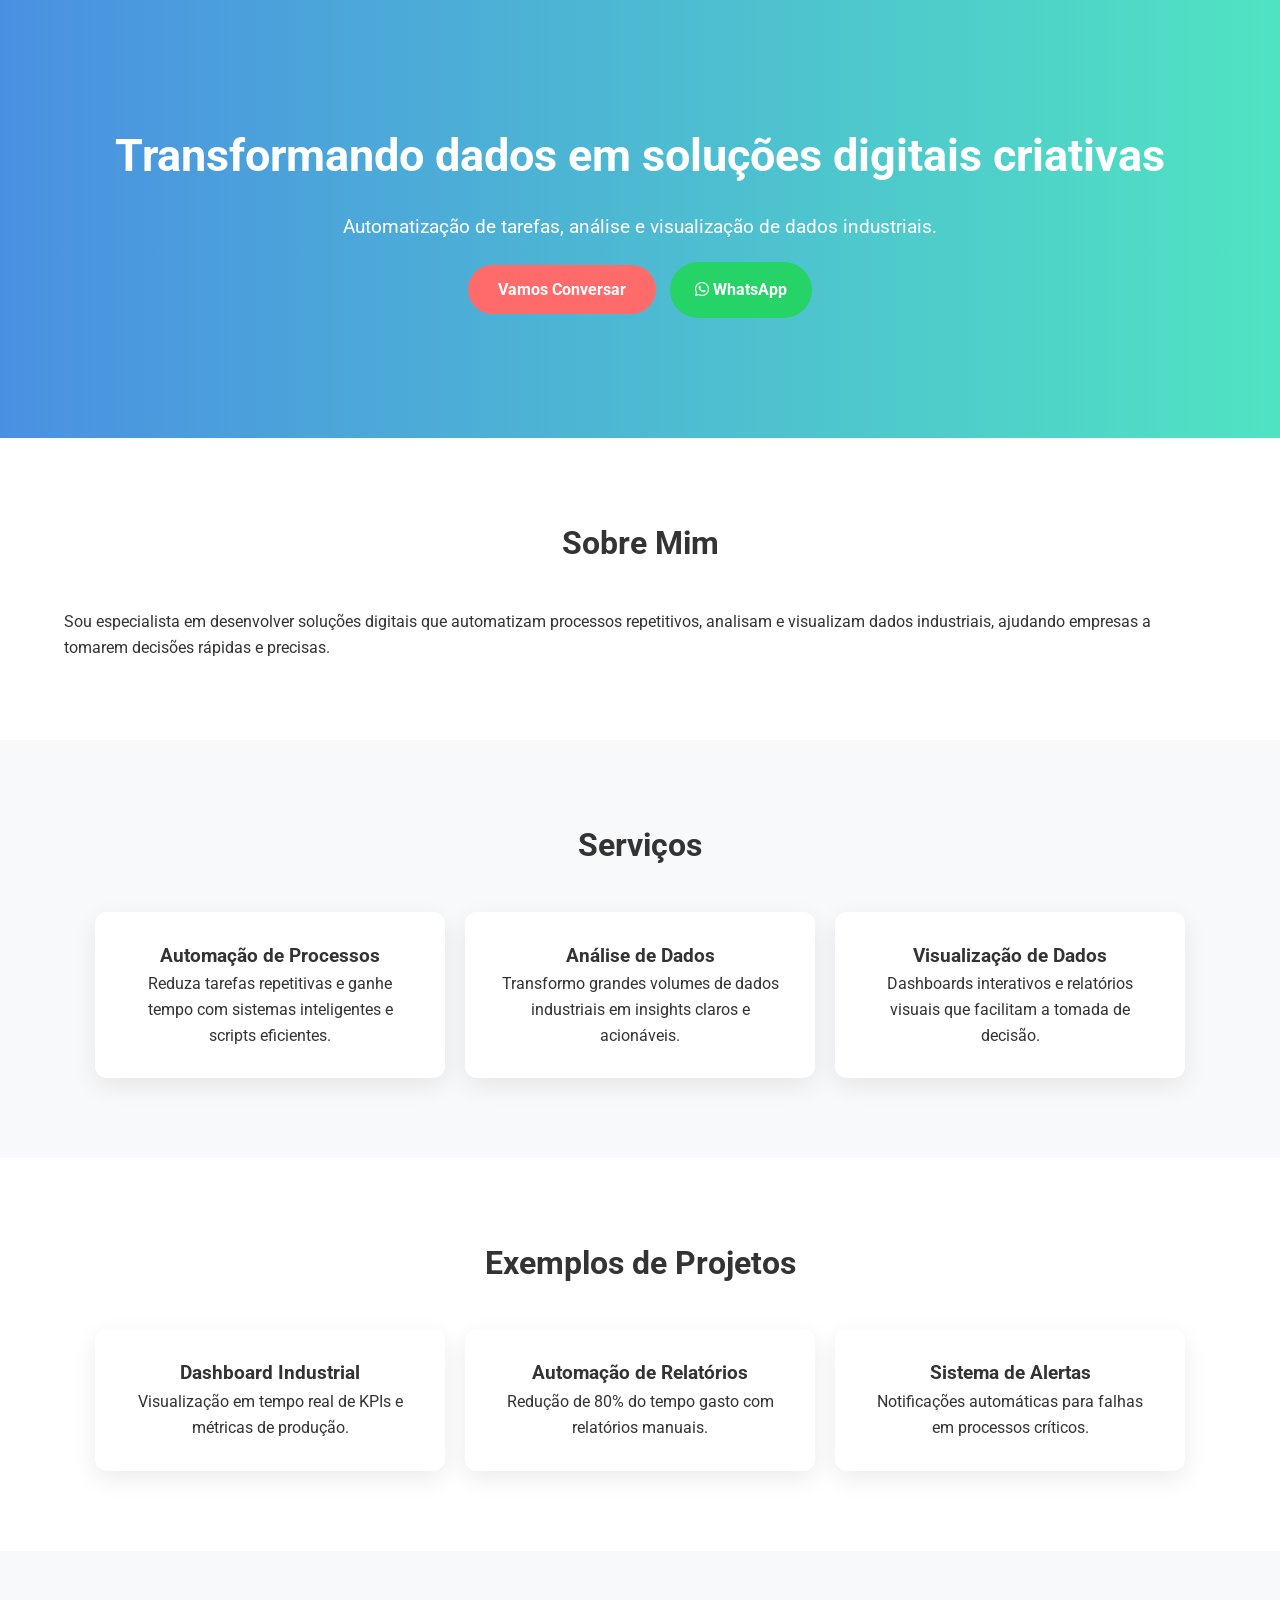
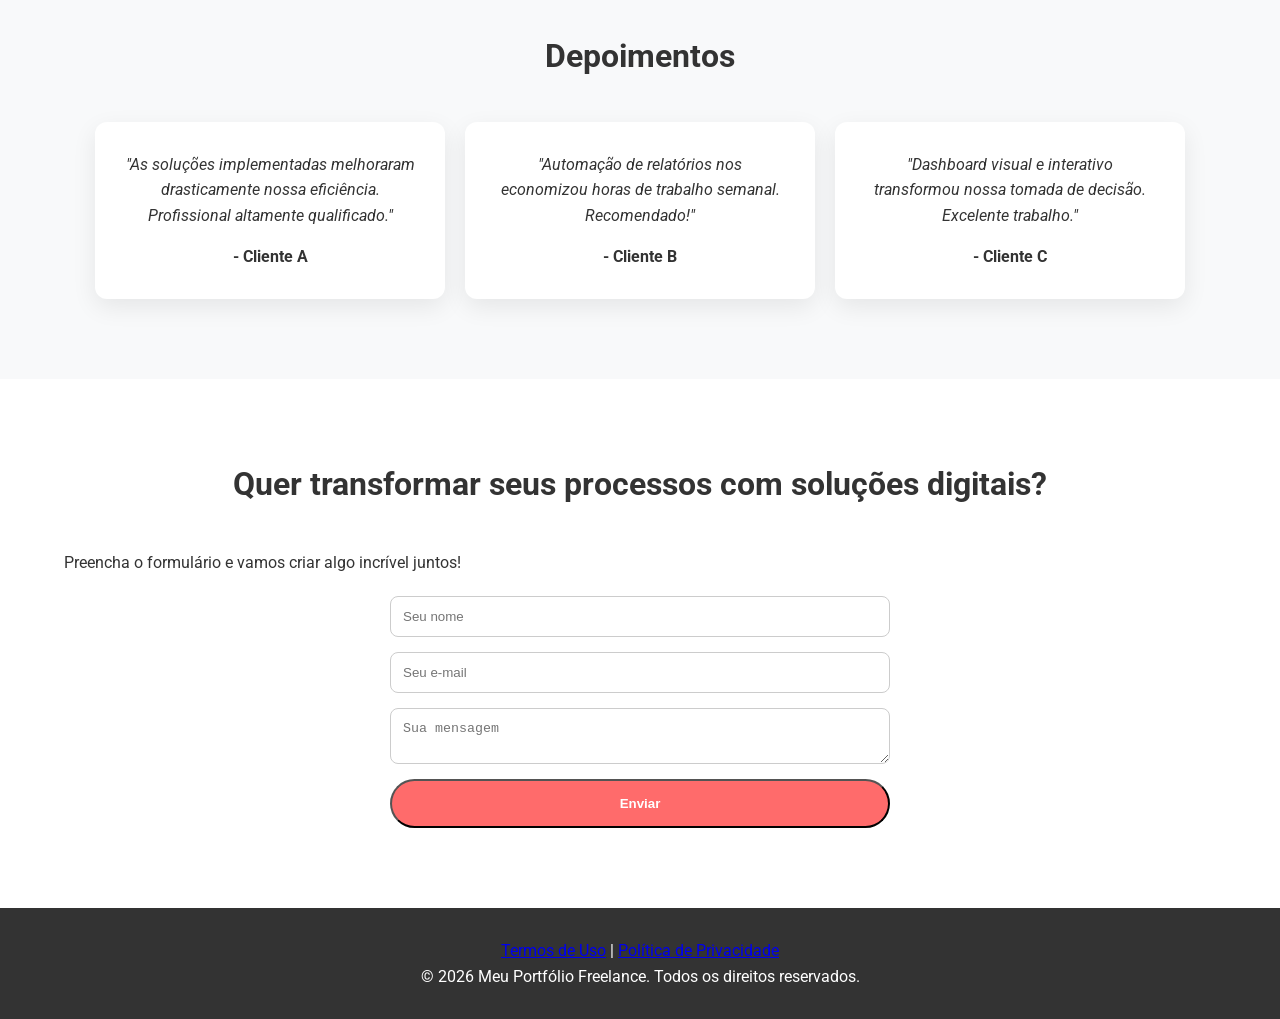
==== index.html @ 4e664e98 "Transformação da home page em landing page" ====
<!DOCTYPE html>
<html lang="pt-BR">
<head>
<meta charset="UTF-8">
<meta name="viewport" content="width=device-width, initial-scale=1.0">
<title>Portfólio Freelance - Soluções Digitais</title>
<link rel="stylesheet" href="css/style.css">
<link href="https://fonts.googleapis.com/css2?family=Roboto:wght@400;700&display=swap" rel="stylesheet">
<!-- Ícone WhatsApp -->
<link rel="stylesheet" href="https://cdnjs.cloudflare.com/ajax/libs/font-awesome/6.4.0/css/all.min.css">
</head>
<body>

<!-- Header / Hero -->
<header class="hero">
    <div class="container">
        <h1 class="fade-in">Transformando dados em soluções digitais criativas</h1>
        <p class="fade-in">Automatização de tarefas, análise e visualização de dados industriais.</p>
        <a href="#contato" class="cta-button fade-in">Vamos Conversar</a>
        <a href="https://wa.me/5511999999999" class="whatsapp-button fade-in" target="_blank">
            <i class="fab fa-whatsapp"></i> WhatsApp
        </a>
    </div>
</header>

<!-- Sobre -->
<section id="sobre" class="section fade-in">
    <div class="container">
        <h2>Sobre Mim</h2>
        <p>Sou especialista em desenvolver soluções digitais que automatizam processos repetitivos, analisam e visualizam dados industriais, ajudando empresas a tomarem decisões rápidas e precisas.</p>
    </div>
</section>

<!-- Serviços -->
<section id="servicos" class="section bg-light">
    <div class="container">
        <h2 class="fade-in">Serviços</h2>
        <div class="cards">
            <div class="card slide-in">
                <h3>Automação de Processos</h3>
                <p>Reduza tarefas repetitivas e ganhe tempo com sistemas inteligentes e scripts eficientes.</p>
            </div>
            <div class="card slide-in">
                <h3>Análise de Dados</h3>
                <p>Transformo grandes volumes de dados industriais em insights claros e acionáveis.</p>
            </div>
            <div class="card slide-in">
                <h3>Visualização de Dados</h3>
                <p>Dashboards interativos e relatórios visuais que facilitam a tomada de decisão.</p>
            </div>
        </div>
    </div>
</section>

<!-- Portfolio / Exemplos -->
<section id="portfolio" class="section fade-in">
    <div class="container">
        <h2>Exemplos de Projetos</h2>
        <div class="cards">
            <div class="card slide-in">
                <h3>Dashboard Industrial</h3>
                <p>Visualização em tempo real de KPIs e métricas de produção.</p>
            </div>
            <div class="card slide-in">
                <h3>Automação de Relatórios</h3>
                <p>Redução de 80% do tempo gasto com relatórios manuais.</p>
            </div>
            <div class="card slide-in">
                <h3>Sistema de Alertas</h3>
                <p>Notificações automáticas para falhas em processos críticos.</p>
            </div>
        </div>
    </div>
</section>

<!-- Depoimentos -->
<section id="depoimentos" class="section bg-light fade-in">
    <div class="container">
        <h2>Depoimentos</h2>
        <div class="cards">
            <div class="card slide-in">
                <p>"As soluções implementadas melhoraram drasticamente nossa eficiência. Profissional altamente qualificado."</p>
                <strong>- Cliente A</strong>
            </div>
            <div class="card slide-in">
                <p>"Automação de relatórios nos economizou horas de trabalho semanal. Recomendado!"</p>
                <strong>- Cliente B</strong>
            </div>
            <div class="card slide-in">
                <p>"Dashboard visual e interativo transformou nossa tomada de decisão. Excelente trabalho."</p>
                <strong>- Cliente C</strong>
            </div>
        </div>
    </div>
</section>

<!-- Contato / Captura de Leads -->
<section id="contato" class="section fade-in">
    <div class="container cta">
        <h2>Quer transformar seus processos com soluções digitais?</h2>
        <p>Preencha o formulário e vamos criar algo incrível juntos!</p>
        <form id="leadForm">
            <input type="text" name="nome" placeholder="Seu nome" required>
            <input type="email" name="email" placeholder="Seu e-mail" required>
            <textarea name="mensagem" placeholder="Sua mensagem" required></textarea>
            <button type="submit" class="cta-button">Enviar</button>
        </form>
    </div>
</section>

<!-- Footer -->
<footer class="footer">
    <div class="container">
        <p>
            <a href="terms.html">Termos de Uso</a> | 
            <a href="privacy-policy.html">Política de Privacidade</a>
        </p>
        <p>&copy; 2026 Meu Portfólio Freelance. Todos os direitos reservados.</p>
    </div>
</footer>

<script src="js/script.js"></script>
</body>
</html>
---- css/style.css ----
/* Reset e fontes */
* { margin:0; padding:0; box-sizing:border-box; }
body { font-family: 'Roboto', sans-serif; line-height:1.6; color:#333; }
.container { width:90%; max-width:1200px; margin:0 auto; }

/* Hero */
.hero { background: linear-gradient(to right, #4a90e2, #50e3c2); color:#fff; padding:120px 0; text-align:center; }
.hero h1 { font-size:2.8rem; margin-bottom:20px; }
.hero p { font-size:1.2rem; margin-bottom:20px; }
.cta-button { background-color:#ff6b6b; color:#fff; padding:15px 30px; border-radius:50px; text-decoration:none; font-weight:bold; transition:0.3s; }
.cta-button:hover { background-color:#ff4757; }
.whatsapp-button { display:inline-block; margin-left:10px; background:#25D366; padding:15px 25px; border-radius:50px; color:#fff; font-weight:bold; text-decoration:none; transition:0.3s; }
.whatsapp-button:hover { background:#1ebe57; }

/* Sections */
.section { padding:80px 0; }
.bg-light { background-color:#f8f9fa; }
.section h2 { font-size:2rem; margin-bottom:40px; text-align:center; }

/* Cards */
.cards { display:flex; flex-wrap:wrap; justify-content:center; gap:20px; }
.card { background-color:#fff; padding:30px; border-radius:12px; box-shadow:0 8px 25px rgba(0,0,0,0.08); flex:1 1 300px; max-width:350px; text-align:center; transition: transform 0.3s; }
.card:hover { transform:translateY(-8px); }

/* Depoimentos */
#depoimentos .card p { font-style:italic; margin-bottom:15px; }

/* Contato */
form { display:flex; flex-direction:column; gap:15px; max-width:500px; margin:20px auto 0 auto; }
form input, form textarea { padding:12px; border-radius:8px; border:1px solid #ccc; width:100%; }
form button { cursor:pointer; }

/* Footer */
.footer { background-color:#333; color:#fff; padding:30px 0; text-align:center; }

/* Responsivo */
@media (max-width:768px){ .hero h1{ font-size:2rem; } .cards{ flex-direction:column; align-items:center; } }

/* Scroll Animations */
.fade-in { opacity:0; transform: translateY(20px); transition: all 0.8s ease-out; }
.slide-in { opacity:0; transform: translateX(-30px); transition: all 0.8s ease-out; }
.in-view { opacity:1; transform:translate(0,0); }
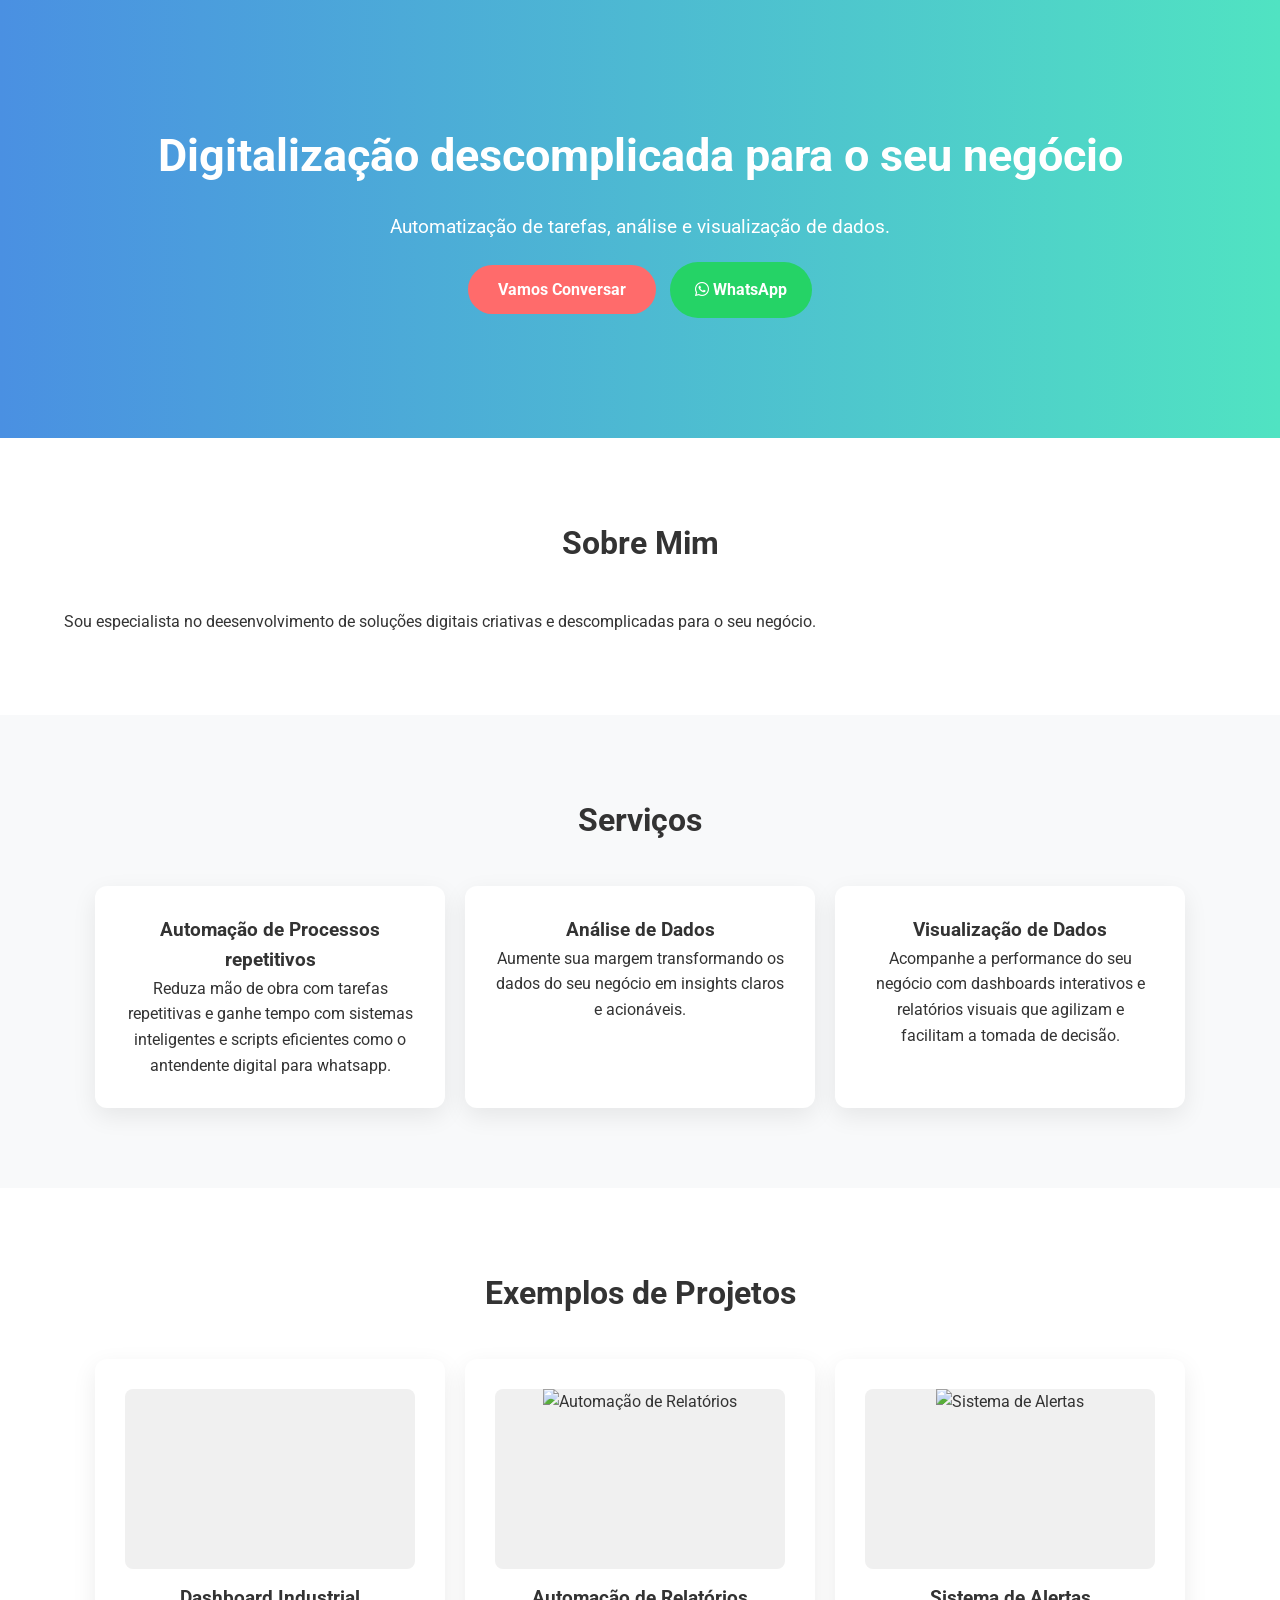
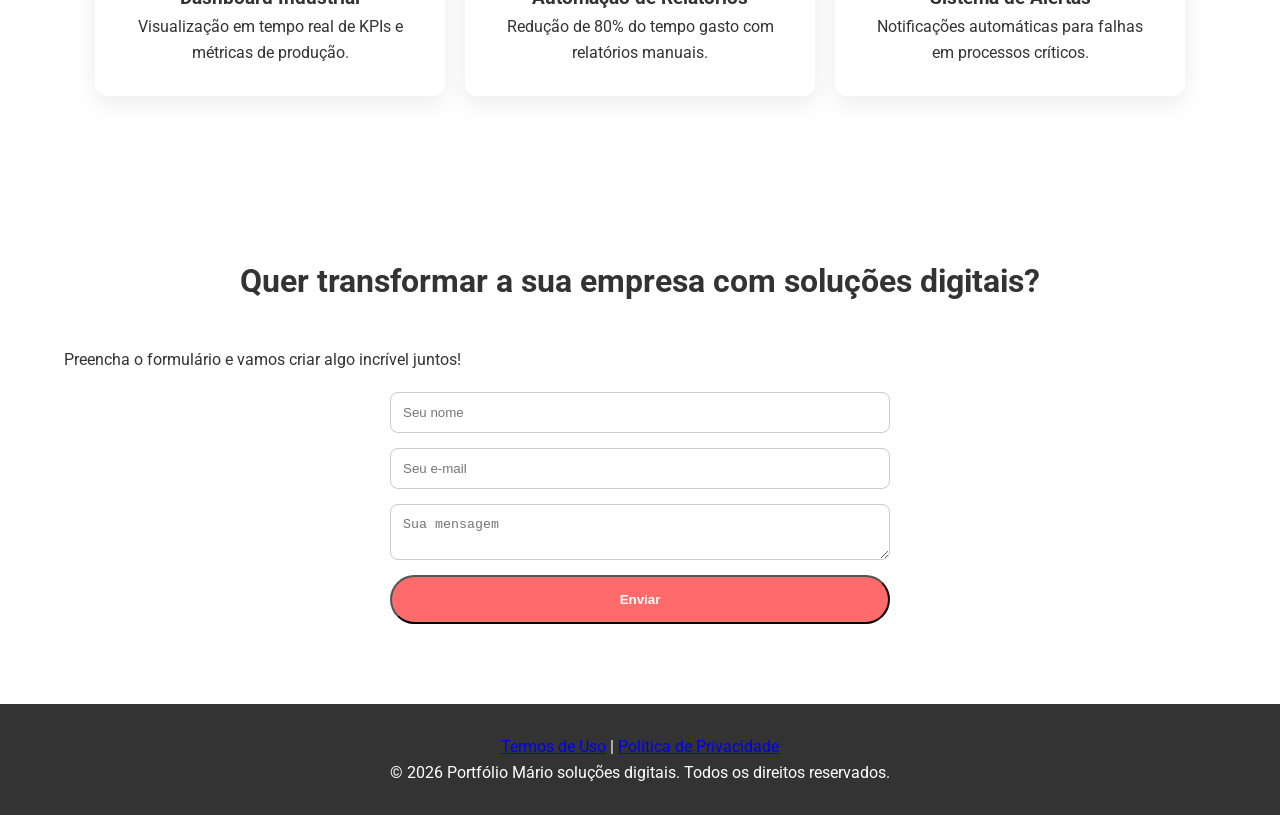
==== commit 10505ea3: "Adicinando as pastas de imagens de videos para eneeiquecer o portifólio" ====
--- a/index.html
+++ b/index.html
@@ -3,7 +3,7 @@
 <head>
 <meta charset="UTF-8">
 <meta name="viewport" content="width=device-width, initial-scale=1.0">
-<title>Portfólio Freelance - Soluções Digitais</title>
+<title>Mário Filho - Soluções Digitais</title>
 <link rel="stylesheet" href="css/style.css">
 <link href="https://fonts.googleapis.com/css2?family=Roboto:wght@400;700&display=swap" rel="stylesheet">
 <!-- Ícone WhatsApp -->
@@ -14,10 +14,10 @@
 <!-- Header / Hero -->
 <header class="hero">
     <div class="container">
-        <h1 class="fade-in">Transformando dados em soluções digitais criativas</h1>
-        <p class="fade-in">Automatização de tarefas, análise e visualização de dados industriais.</p>
+        <h1 class="fade-in">Digitalização descomplicada para o seu negócio</h1>
+        <p class="fade-in">Automatização de tarefas, análise e visualização de dados.</p>
         <a href="#contato" class="cta-button fade-in">Vamos Conversar</a>
-        <a href="https://wa.me/5511999999999" class="whatsapp-button fade-in" target="_blank">
+        <a href="https://wa.me/#" class="whatsapp-button fade-in" target="_blank">
             <i class="fab fa-whatsapp"></i> WhatsApp
         </a>
     </div>
@@ -27,7 +27,7 @@
 <section id="sobre" class="section fade-in">
     <div class="container">
         <h2>Sobre Mim</h2>
-        <p>Sou especialista em desenvolver soluções digitais que automatizam processos repetitivos, analisam e visualizam dados industriais, ajudando empresas a tomarem decisões rápidas e precisas.</p>
+        <p>Sou especialista no deesenvolvimento de soluções digitais criativas e descomplicadas para o seu negócio.</p>
     </div>
 </section>
 
@@ -37,43 +37,58 @@
         <h2 class="fade-in">Serviços</h2>
         <div class="cards">
             <div class="card slide-in">
-                <h3>Automação de Processos</h3>
-                <p>Reduza tarefas repetitivas e ganhe tempo com sistemas inteligentes e scripts eficientes.</p>
+                <h3>Automação de Processos repetitivos</h3>
+                <p>Reduza mão de obra com tarefas repetitivas e ganhe tempo com sistemas inteligentes e scripts eficientes como o antendente digital para whatsapp.</p>
             </div>
             <div class="card slide-in">
                 <h3>Análise de Dados</h3>
-                <p>Transformo grandes volumes de dados industriais em insights claros e acionáveis.</p>
+                <p>Aumente sua margem transformando os dados do seu negócio em insights claros e acionáveis.</p>
             </div>
             <div class="card slide-in">
                 <h3>Visualização de Dados</h3>
-                <p>Dashboards interativos e relatórios visuais que facilitam a tomada de decisão.</p>
+                <p>Acompanhe a performance do seu negócio com dashboards interativos e relatórios visuais que agilizam e facilitam a tomada de decisão.</p>
             </div>
         </div>
     </div>
 </section>
 
-<!-- Portfolio / Exemplos -->
 <section id="portfolio" class="section fade-in">
     <div class="container">
         <h2>Exemplos de Projetos</h2>
         <div class="cards">
+            
             <div class="card slide-in">
+                <div class="card-media">
+                    <video autoplay muted loop playsinline class="media-content">
+                        <source src="assets/videos/demo-bot.mp4" type="video/mp4">
+                        Seu navegador não suporta vídeos.
+                    </video>
+                </div>
                 <h3>Dashboard Industrial</h3>
                 <p>Visualização em tempo real de KPIs e métricas de produção.</p>
             </div>
+
             <div class="card slide-in">
+                <div class="card-media">
+                    <img src="assets/images/dashboard.jpg" alt="Automação de Relatórios" class="media-content">
+                </div>
                 <h3>Automação de Relatórios</h3>
                 <p>Redução de 80% do tempo gasto com relatórios manuais.</p>
             </div>
+
             <div class="card slide-in">
+                <div class="card-media">
+                    <img src="assets/images/dashboard.jpg" alt="Sistema de Alertas" class="media-content">
+                </div>
                 <h3>Sistema de Alertas</h3>
                 <p>Notificações automáticas para falhas em processos críticos.</p>
             </div>
+
         </div>
     </div>
 </section>
 
-<!-- Depoimentos -->
+<!-- Depoimentos 
 <section id="depoimentos" class="section bg-light fade-in">
     <div class="container">
         <h2>Depoimentos</h2>
@@ -92,12 +107,12 @@
             </div>
         </div>
     </div>
-</section>
+</section> -->
 
 <!-- Contato / Captura de Leads -->
 <section id="contato" class="section fade-in">
     <div class="container cta">
-        <h2>Quer transformar seus processos com soluções digitais?</h2>
+        <h2>Quer transformar a sua empresa com soluções digitais?</h2>
         <p>Preencha o formulário e vamos criar algo incrível juntos!</p>
         <form id="leadForm">
             <input type="text" name="nome" placeholder="Seu nome" required>
@@ -115,7 +130,7 @@
             <a href="terms.html">Termos de Uso</a> | 
             <a href="privacy-policy.html">Política de Privacidade</a>
         </p>
-        <p>&copy; 2026 Meu Portfólio Freelance. Todos os direitos reservados.</p>
+        <p>&copy; 2026 Portfólio Mário soluções digitais. Todos os direitos reservados.</p>
     </div>
 </footer>
 
--- a/css/style.css
+++ b/css/style.css
@@ -39,4 +39,24 @@
 /* Scroll Animations */
 .fade-in { opacity:0; transform: translateY(20px); transition: all 0.8s ease-out; }
 .slide-in { opacity:0; transform: translateX(-30px); transition: all 0.8s ease-out; }
-.in-view { opacity:1; transform:translate(0,0); }+.in-view { opacity:1; transform:translate(0,0); }
+
+.card-media {
+    width: 100%;
+    height: 180px; /* Altura fixa para manter o alinhamento dos cards */
+    overflow: hidden;
+    border-radius: 8px; /* Arredonda as bordas da mídia */
+    margin-bottom: 15px;
+    background-color: #f0f0f0; /* Cor de fundo caso a imagem falhe */
+}
+
+.media-content {
+    width: 100%;
+    height: 100%;
+    object-fit: cover; /* Faz a mídia preencher o espaço sem distorcer */
+    transition: transform 0.3s ease;
+}
+
+.card:hover .media-content {
+    transform: scale(1.05); /* Efeito de zoom suave ao passar o mouse */
+}
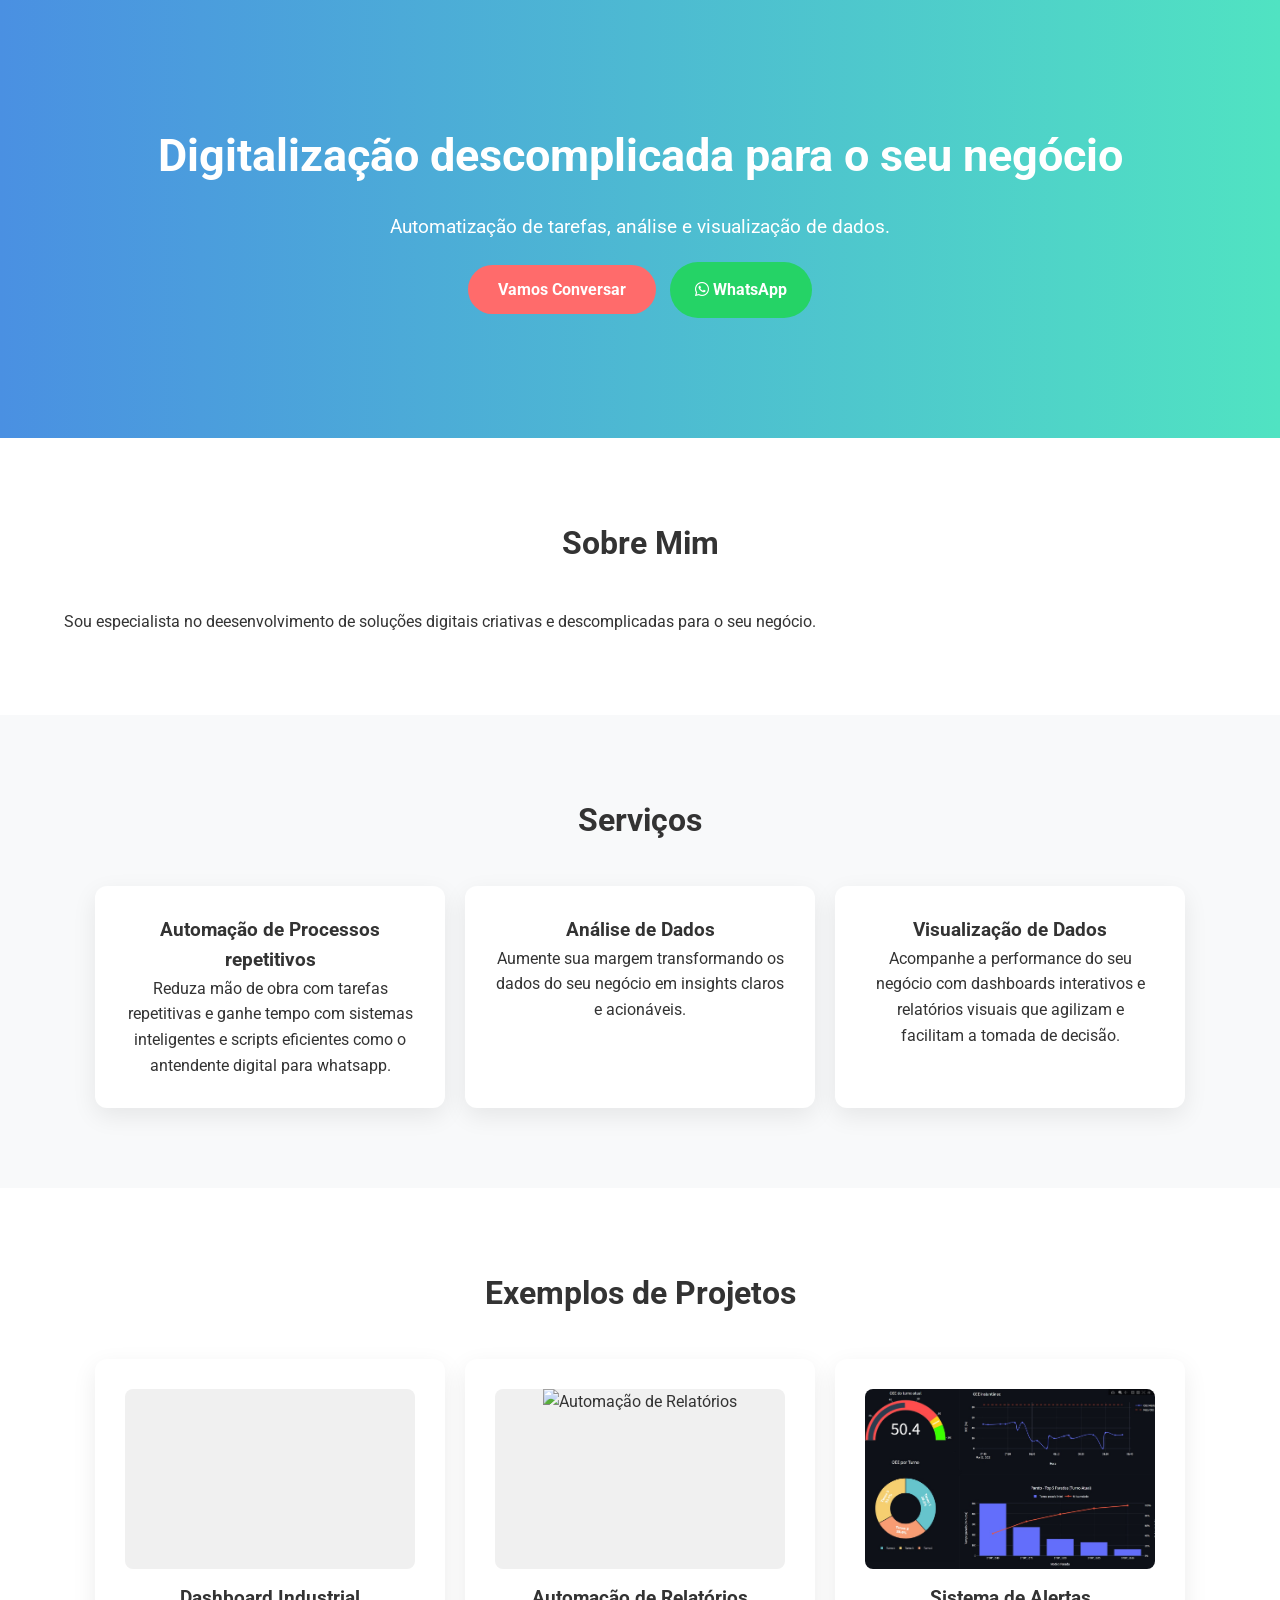
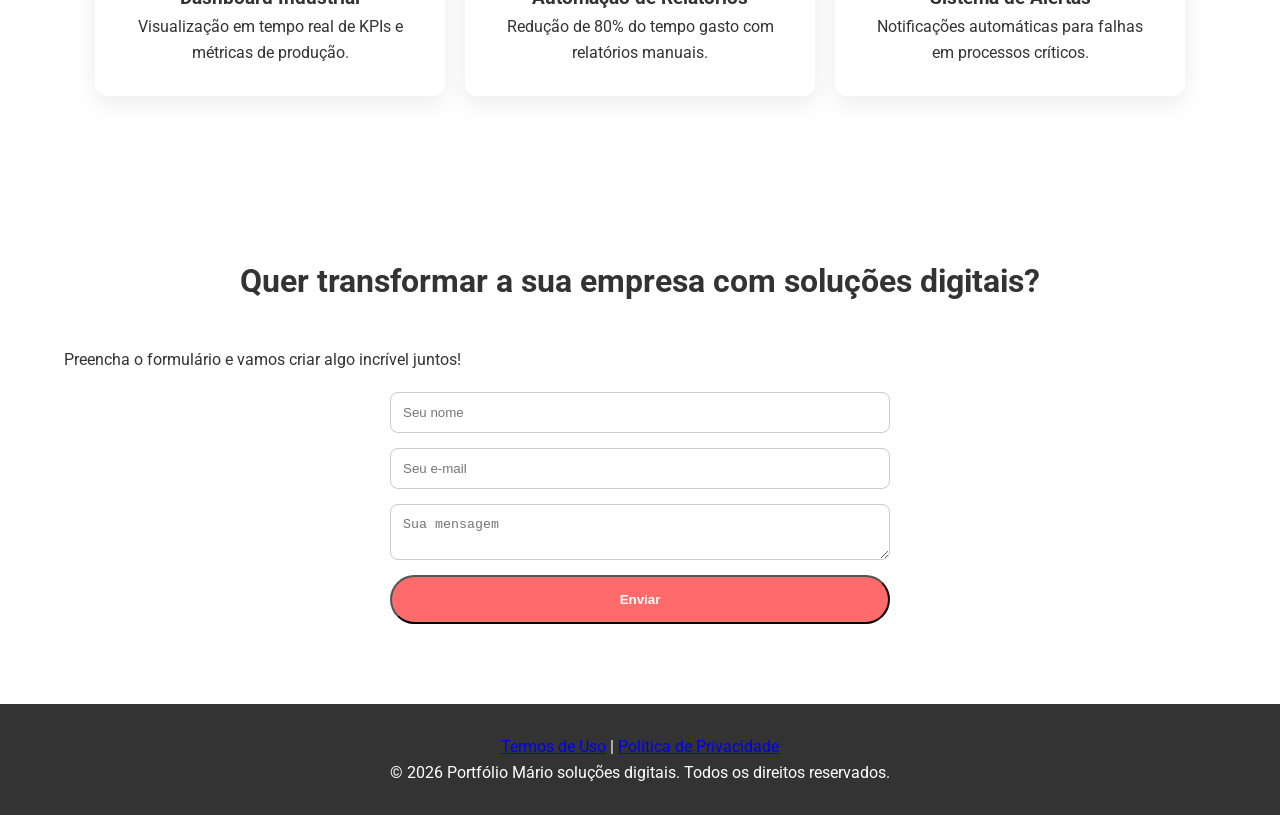
==== commit 66e0e026: "Adição das imagens e vídeos para o dashboard" ====
--- a/index.html
+++ b/index.html
@@ -60,7 +60,7 @@
             <div class="card slide-in">
                 <div class="card-media">
                     <video autoplay muted loop playsinline class="media-content">
-                        <source src="assets/videos/demo-bot.mp4" type="video/mp4">
+                        <source src="assets\videos\dashboard_industrial.mp4" type="video/mp4">
                         Seu navegador não suporta vídeos.
                     </video>
                 </div>
@@ -78,7 +78,7 @@
 
             <div class="card slide-in">
                 <div class="card-media">
-                    <img src="assets/images/dashboard.jpg" alt="Sistema de Alertas" class="media-content">
+                    <img src="assets/images/dashboard01.jpg" alt="Sistema de Alertas" class="media-content">
                 </div>
                 <h3>Sistema de Alertas</h3>
                 <p>Notificações automáticas para falhas em processos críticos.</p>
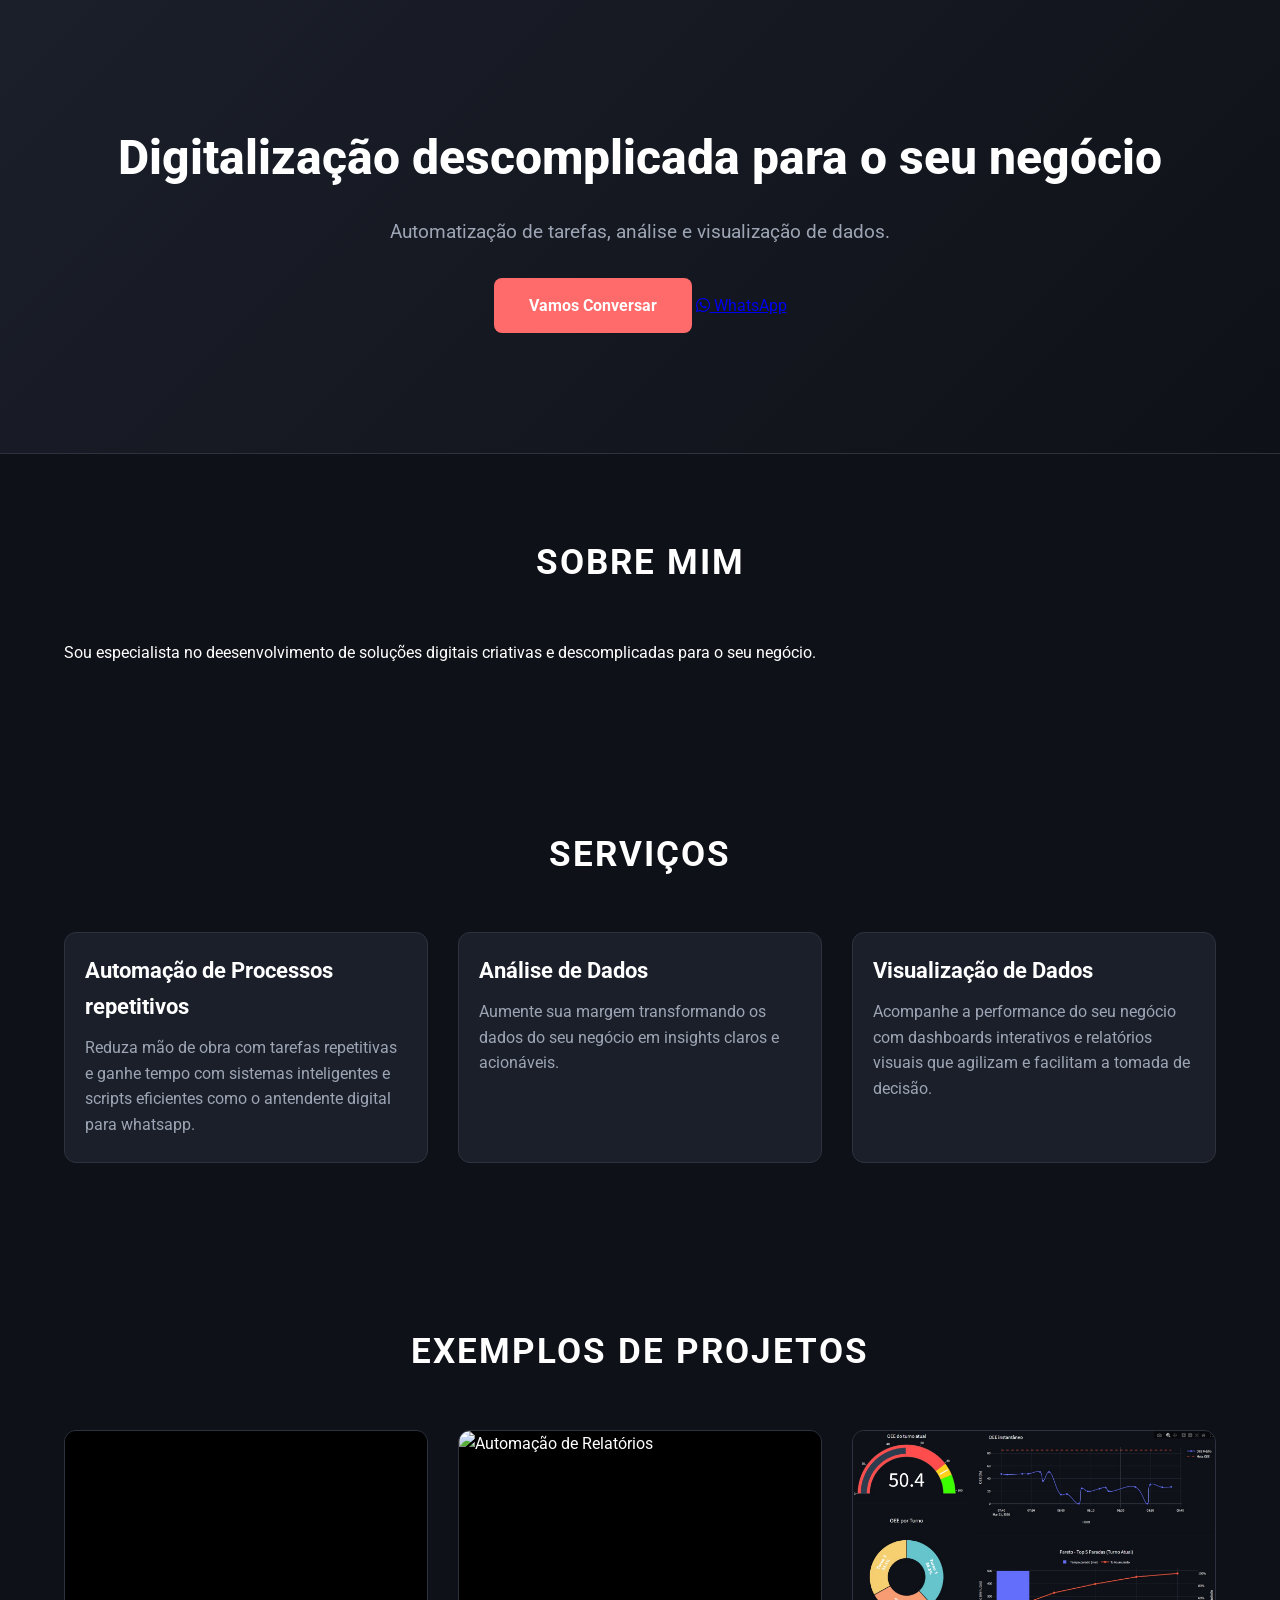
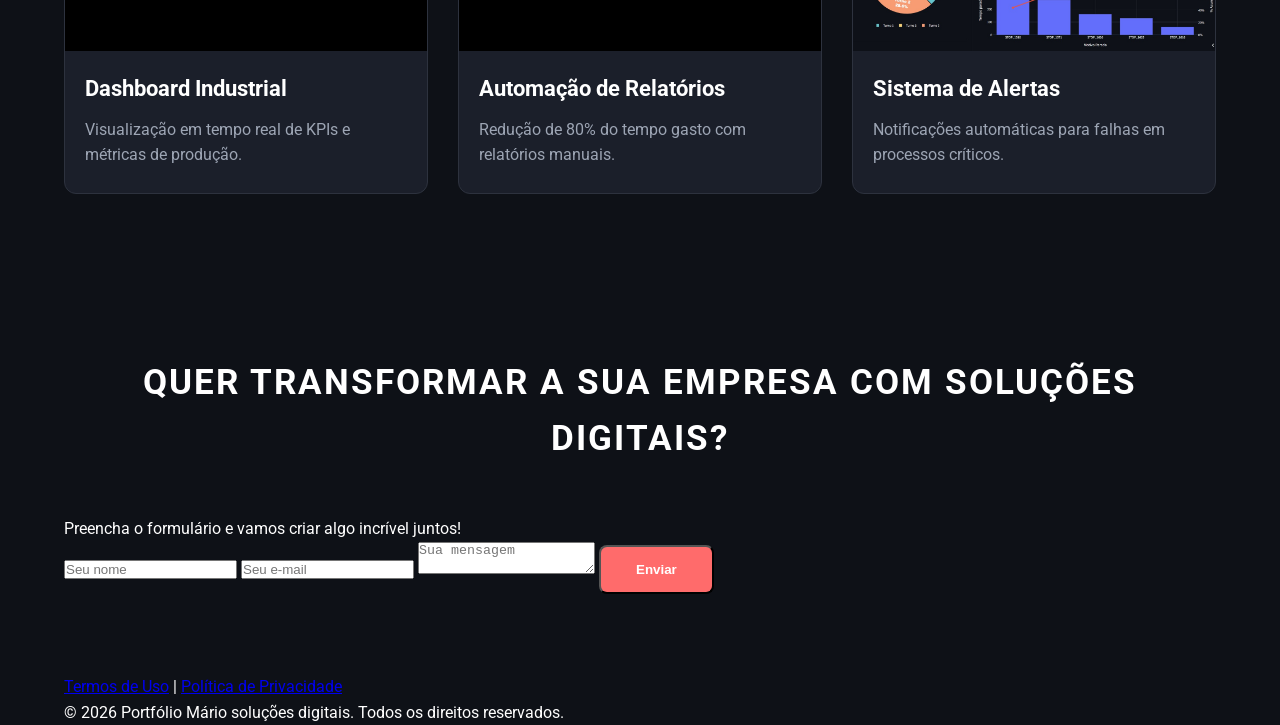
==== commit 3a0504d3: "Ajuste para que os exemplos aparecam corretamente" ====
--- a/index.html
+++ b/index.html
@@ -78,7 +78,7 @@
 
             <div class="card slide-in">
                 <div class="card-media">
-                    <img src="assets/images/dashboard01.jpg" alt="Sistema de Alertas" class="media-content">
+                    <img src="assets\images\dashboard01.jpg" alt="Sistema de Alertas" class="media-content">
                 </div>
                 <h3>Sistema de Alertas</h3>
                 <p>Notificações automáticas para falhas em processos críticos.</p>
--- a/css/style.css
+++ b/css/style.css
@@ -1,62 +1,154 @@
-/* Reset e fontes */
-* { margin:0; padding:0; box-sizing:border-box; }
-body { font-family: 'Roboto', sans-serif; line-height:1.6; color:#333; }
-.container { width:90%; max-width:1200px; margin:0 auto; }
+/* ======================================================
+   1. RESET E CONFIGURAÇÕES GERAIS
+   ====================================================== */
+* { 
+    margin: 0; 
+    padding: 0; 
+    box-sizing: border-box; 
+}
 
-/* Hero */
-.hero { background: linear-gradient(to right, #4a90e2, #50e3c2); color:#fff; padding:120px 0; text-align:center; }
-.hero h1 { font-size:2.8rem; margin-bottom:20px; }
-.hero p { font-size:1.2rem; margin-bottom:20px; }
-.cta-button { background-color:#ff6b6b; color:#fff; padding:15px 30px; border-radius:50px; text-decoration:none; font-weight:bold; transition:0.3s; }
-.cta-button:hover { background-color:#ff4757; }
-.whatsapp-button { display:inline-block; margin-left:10px; background:#25D366; padding:15px 25px; border-radius:50px; color:#fff; font-weight:bold; text-decoration:none; transition:0.3s; }
-.whatsapp-button:hover { background:#1ebe57; }
+body { 
+    font-family: 'Roboto', sans-serif; 
+    line-height: 1.6; 
+    background-color: #0e1117; /* Fundo idêntico ao dashboard */
+    color: #ffffff; 
+}
 
-/* Sections */
-.section { padding:80px 0; }
-.bg-light { background-color:#f8f9fa; }
-.section h2 { font-size:2rem; margin-bottom:40px; text-align:center; }
+.container { 
+    width: 90%; 
+    max-width: 1200px; 
+    margin: 0 auto; 
+}
 
-/* Cards */
-.cards { display:flex; flex-wrap:wrap; justify-content:center; gap:20px; }
-.card { background-color:#fff; padding:30px; border-radius:12px; box-shadow:0 8px 25px rgba(0,0,0,0.08); flex:1 1 300px; max-width:350px; text-align:center; transition: transform 0.3s; }
-.card:hover { transform:translateY(-8px); }
+/* ======================================================
+   2. HERO SECTION (BANNER INICIAL)
+   ====================================================== */
+.hero { 
+    background: linear-gradient(135deg, #1b1f2a 0%, #0e1117 100%); 
+    padding: 120px 0; 
+    text-align: center; 
+    border-bottom: 1px solid #2d323e;
+}
 
-/* Depoimentos */
-#depoimentos .card p { font-style:italic; margin-bottom:15px; }
+.hero h1 { 
+    font-size: 3rem; 
+    margin-bottom: 20px; 
+    font-weight: 800;
+}
 
-/* Contato */
-form { display:flex; flex-direction:column; gap:15px; max-width:500px; margin:20px auto 0 auto; }
-form input, form textarea { padding:12px; border-radius:8px; border:1px solid #ccc; width:100%; }
-form button { cursor:pointer; }
+.hero p { 
+    font-size: 1.2rem; 
+    color: #9da5b4; 
+    margin-bottom: 30px; 
+}
 
-/* Footer */
-.footer { background-color:#333; color:#fff; padding:30px 0; text-align:center; }
+.cta-button { 
+    background-color: #ff6b6b; 
+    color: #fff; 
+    padding: 15px 35px; 
+    border-radius: 8px; 
+    text-decoration: none; 
+    font-weight: bold; 
+    transition: 0.3s; 
+    display: inline-block;
+}
 
-/* Responsivo */
-@media (max-width:768px){ .hero h1{ font-size:2rem; } .cards{ flex-direction:column; align-items:center; } }
+.cta-button:hover { 
+    background-color: #ff4757; 
+    transform: translateY(-3px);
+}
 
-/* Scroll Animations */
-.fade-in { opacity:0; transform: translateY(20px); transition: all 0.8s ease-out; }
-.slide-in { opacity:0; transform: translateX(-30px); transition: all 0.8s ease-out; }
-.in-view { opacity:1; transform:translate(0,0); }
+/* ======================================================
+   3. SEÇÃO DE PORTFÓLIO (CARDS DE MÍDIA)
+   ====================================================== */
+.section { padding: 80px 0; }
 
+.section h2 { 
+    font-size: 2.2rem; 
+    margin-bottom: 50px; 
+    text-align: center; 
+    text-transform: uppercase;
+    letter-spacing: 2px;
+}
+
+.cards { 
+    display: grid; 
+    grid-template-columns: repeat(auto-fit, minmax(320px, 1fr)); 
+    gap: 30px; 
+}
+
+/* O CARD ESTILO DASHBOARD */
+.card { 
+    background-color: #1b1f2a; 
+    border-radius: 12px; 
+    border: 1px solid #2d323e;
+    overflow: hidden; 
+    transition: all 0.3s ease;
+    display: flex;
+    flex-direction: column;
+}
+
+.card:hover { 
+    transform: translateY(-10px); 
+    border-color: #4e5564;
+    box-shadow: 0 10px 30px rgba(0, 0, 0, 0.5);
+}
+
+/* ÁREA DA IMAGEM/VÍDEO */
 .card-media {
     width: 100%;
-    height: 180px; /* Altura fixa para manter o alinhamento dos cards */
+    height: 220px; 
     overflow: hidden;
-    border-radius: 8px; /* Arredonda as bordas da mídia */
-    margin-bottom: 15px;
-    background-color: #f0f0f0; /* Cor de fundo caso a imagem falhe */
+    background-color: #000;
+    position: relative;
 }
 
 .media-content {
     width: 100%;
     height: 100%;
-    object-fit: cover; /* Faz a mídia preencher o espaço sem distorcer */
-    transition: transform 0.3s ease;
+    object-fit: cover; /* Garante que a mídia preencha o espaço */
+    transition: transform 0.5s ease;
 }
 
 .card:hover .media-content {
-    transform: scale(1.05); /* Efeito de zoom suave ao passar o mouse */
+    transform: scale(1.1);
+}
+
+/* CONTEÚDO DO TEXTO NO CARD */
+.card h3 { 
+    padding: 20px 20px 10px 20px; 
+    color: #ffffff; 
+    font-size: 1.4rem;
+}
+
+.card p { 
+    padding: 0 20px 25px 20px; 
+    color: #9da5b4; 
+    font-size: 1rem;
+}
+
+/* ======================================================
+   4. ANIMAÇÕES DE SCROLL (FADE/SLIDE)
+   ====================================================== */
+/* Começam invisíveis e o JS adiciona .in-view */
+.fade-in, .slide-in { 
+    opacity: 0; 
+    transition: all 0.8s ease-out; 
+}
+
+.fade-in { transform: translateY(30px); }
+.slide-in { transform: translateX(-40px); }
+
+.in-view { 
+    opacity: 1 !important; 
+    transform: translate(0, 0) !important; 
+}
+
+/* ======================================================
+   5. RESPONSIVIDADE
+   ====================================================== */
+@media (max-width: 768px) {
+    .hero h1 { font-size: 2.2rem; }
+    .cards { grid-template-columns: 1fr; }
+    .container { width: 95%; }
 }
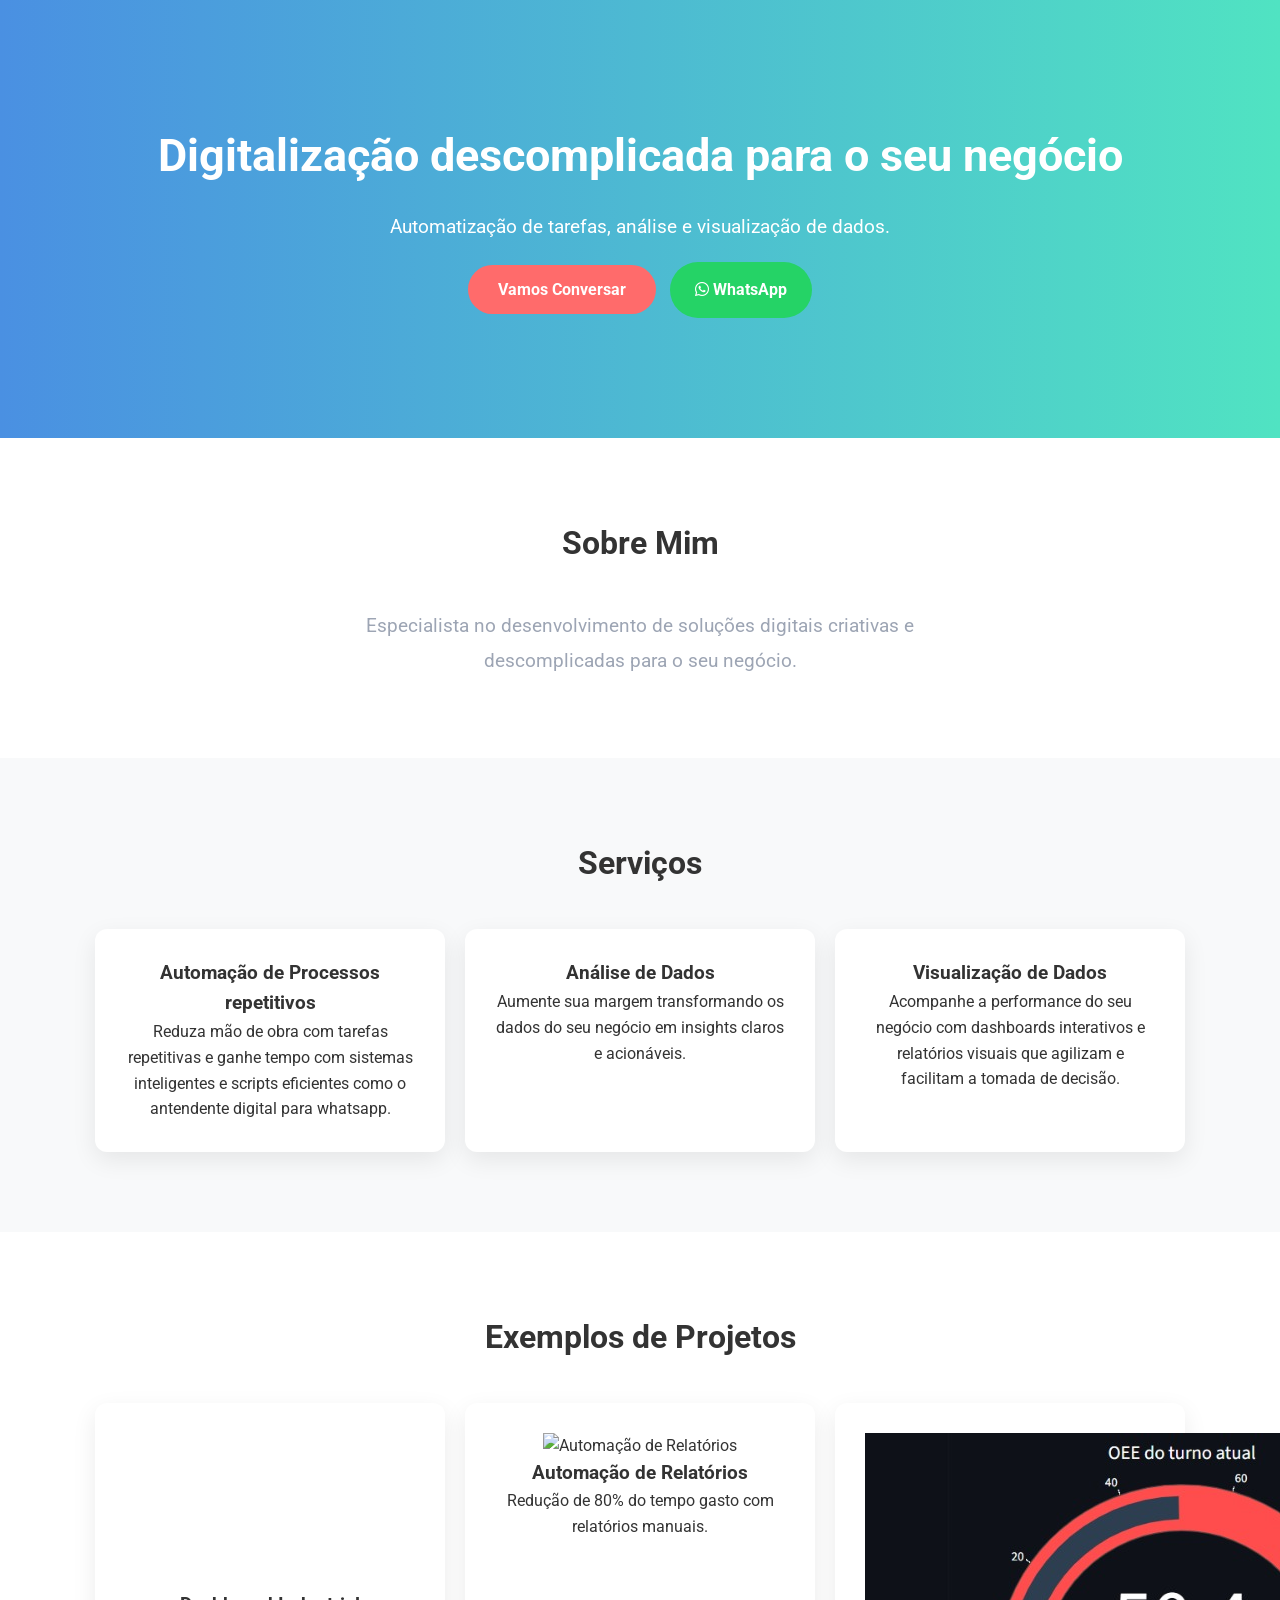
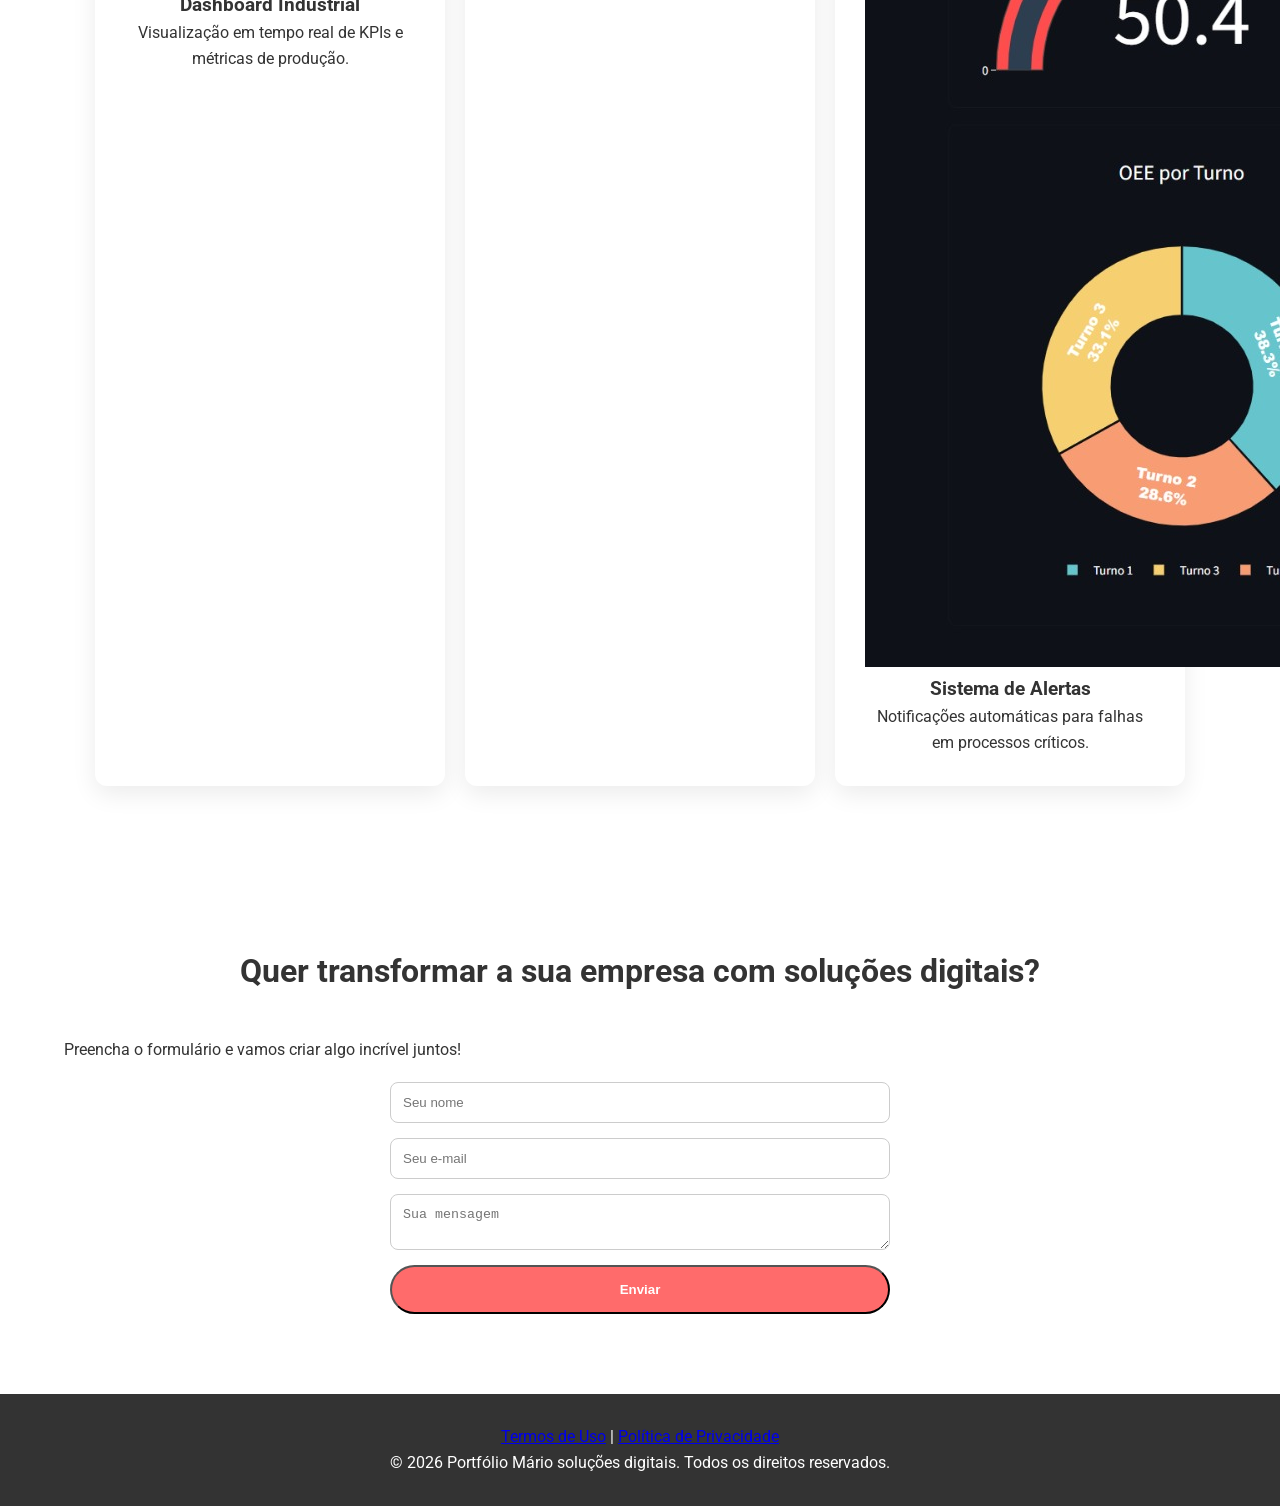
==== commit 921a3a78: "Adicionando ajuste na seção sobre" ====
--- a/index.html
+++ b/index.html
@@ -27,7 +27,7 @@
 <section id="sobre" class="section fade-in">
     <div class="container">
         <h2>Sobre Mim</h2>
-        <p>Sou especialista no deesenvolvimento de soluções digitais criativas e descomplicadas para o seu negócio.</p>
+        <p>Especialista no desenvolvimento de soluções digitais criativas e descomplicadas para o seu negócio.</p>
     </div>
 </section>
 
--- a/css/style.css
+++ b/css/style.css
@@ -1,154 +1,52 @@
-/* ======================================================
-   1. RESET E CONFIGURAÇÕES GERAIS
-   ====================================================== */
-* { 
-    margin: 0; 
-    padding: 0; 
-    box-sizing: border-box; 
+/* Reset e fontes */
+* { margin:0; padding:0; box-sizing:border-box; }
+body { font-family: 'Roboto', sans-serif; line-height:1.6; color:#333; }
+.container { width:90%; max-width:1200px; margin:0 auto; }
+
+/* Hero */
+.hero { background: linear-gradient(to right, #4a90e2, #50e3c2); color:#fff; padding:120px 0; text-align:center; }
+.hero h1 { font-size:2.8rem; margin-bottom:20px; }
+.hero p { font-size:1.2rem; margin-bottom:20px; }
+.cta-button { background-color:#ff6b6b; color:#fff; padding:15px 30px; border-radius:50px; text-decoration:none; font-weight:bold; transition:0.3s; }
+.cta-button:hover { background-color:#ff4757; }
+.whatsapp-button { display:inline-block; margin-left:10px; background:#25D366; padding:15px 25px; border-radius:50px; color:#fff; font-weight:bold; text-decoration:none; transition:0.3s; }
+.whatsapp-button:hover { background:#1ebe57; }
+
+/* Sections */
+.section { padding:80px 0; }
+.bg-light { background-color:#f8f9fa; }
+.section h2 { font-size:2rem; margin-bottom:40px; text-align:center; }
+
+#sobre p {
+    text-align: center;      /* Centraliza o texto horizontalmente */
+    max-width: 700px;        /* Define uma largura máxima confortável para leitura */
+    margin: 0 auto;          /* Centraliza o bloco do parágrafo na página */
+    font-size: 1.2rem;       /* Tamanho levemente maior para destaque */
+    color: #9da5b4;          /* Tom de cinza claro consistente com o dashboard */
+    line-height: 1.8;        /* Melhora o espaçamento entre linhas */
+    padding: 0 20px;         /* Garante um respiro nas laterais em dispositivos móveis */
 }
 
-body { 
-    font-family: 'Roboto', sans-serif; 
-    line-height: 1.6; 
-    background-color: #0e1117; /* Fundo idêntico ao dashboard */
-    color: #ffffff; 
-}
+/* Cards */
+.cards { display:flex; flex-wrap:wrap; justify-content:center; gap:20px; }
+.card { background-color:#fff; padding:30px; border-radius:12px; box-shadow:0 8px 25px rgba(0,0,0,0.08); flex:1 1 300px; max-width:350px; text-align:center; transition: transform 0.3s; }
+.card:hover { transform:translateY(-8px); }
 
-.container { 
-    width: 90%; 
-    max-width: 1200px; 
-    margin: 0 auto; 
-}
+/* Depoimentos */
+#depoimentos .card p { font-style:italic; margin-bottom:15px; }
 
-/* ======================================================
-   2. HERO SECTION (BANNER INICIAL)
-   ====================================================== */
-.hero { 
-    background: linear-gradient(135deg, #1b1f2a 0%, #0e1117 100%); 
-    padding: 120px 0; 
-    text-align: center; 
-    border-bottom: 1px solid #2d323e;
-}
+/* Contato */
+form { display:flex; flex-direction:column; gap:15px; max-width:500px; margin:20px auto 0 auto; }
+form input, form textarea { padding:12px; border-radius:8px; border:1px solid #ccc; width:100%; }
+form button { cursor:pointer; }
 
-.hero h1 { 
-    font-size: 3rem; 
-    margin-bottom: 20px; 
-    font-weight: 800;
-}
+/* Footer */
+.footer { background-color:#333; color:#fff; padding:30px 0; text-align:center; }
 
-.hero p { 
-    font-size: 1.2rem; 
-    color: #9da5b4; 
-    margin-bottom: 30px; 
-}
+/* Responsivo */
+@media (max-width:768px){ .hero h1{ font-size:2rem; } .cards{ flex-direction:column; align-items:center; } }
 
-.cta-button { 
-    background-color: #ff6b6b; 
-    color: #fff; 
-    padding: 15px 35px; 
-    border-radius: 8px; 
-    text-decoration: none; 
-    font-weight: bold; 
-    transition: 0.3s; 
-    display: inline-block;
-}
-
-.cta-button:hover { 
-    background-color: #ff4757; 
-    transform: translateY(-3px);
-}
-
-/* ======================================================
-   3. SEÇÃO DE PORTFÓLIO (CARDS DE MÍDIA)
-   ====================================================== */
-.section { padding: 80px 0; }
-
-.section h2 { 
-    font-size: 2.2rem; 
-    margin-bottom: 50px; 
-    text-align: center; 
-    text-transform: uppercase;
-    letter-spacing: 2px;
-}
-
-.cards { 
-    display: grid; 
-    grid-template-columns: repeat(auto-fit, minmax(320px, 1fr)); 
-    gap: 30px; 
-}
-
-/* O CARD ESTILO DASHBOARD */
-.card { 
-    background-color: #1b1f2a; 
-    border-radius: 12px; 
-    border: 1px solid #2d323e;
-    overflow: hidden; 
-    transition: all 0.3s ease;
-    display: flex;
-    flex-direction: column;
-}
-
-.card:hover { 
-    transform: translateY(-10px); 
-    border-color: #4e5564;
-    box-shadow: 0 10px 30px rgba(0, 0, 0, 0.5);
-}
-
-/* ÁREA DA IMAGEM/VÍDEO */
-.card-media {
-    width: 100%;
-    height: 220px; 
-    overflow: hidden;
-    background-color: #000;
-    position: relative;
-}
-
-.media-content {
-    width: 100%;
-    height: 100%;
-    object-fit: cover; /* Garante que a mídia preencha o espaço */
-    transition: transform 0.5s ease;
-}
-
-.card:hover .media-content {
-    transform: scale(1.1);
-}
-
-/* CONTEÚDO DO TEXTO NO CARD */
-.card h3 { 
-    padding: 20px 20px 10px 20px; 
-    color: #ffffff; 
-    font-size: 1.4rem;
-}
-
-.card p { 
-    padding: 0 20px 25px 20px; 
-    color: #9da5b4; 
-    font-size: 1rem;
-}
-
-/* ======================================================
-   4. ANIMAÇÕES DE SCROLL (FADE/SLIDE)
-   ====================================================== */
-/* Começam invisíveis e o JS adiciona .in-view */
-.fade-in, .slide-in { 
-    opacity: 0; 
-    transition: all 0.8s ease-out; 
-}
-
-.fade-in { transform: translateY(30px); }
-.slide-in { transform: translateX(-40px); }
-
-.in-view { 
-    opacity: 1 !important; 
-    transform: translate(0, 0) !important; 
-}
-
-/* ======================================================
-   5. RESPONSIVIDADE
-   ====================================================== */
-@media (max-width: 768px) {
-    .hero h1 { font-size: 2.2rem; }
-    .cards { grid-template-columns: 1fr; }
-    .container { width: 95%; }
-}+/* Scroll Animations */
+.fade-in { opacity:0; transform: translateY(20px); transition: all 0.8s ease-out; }
+.slide-in { opacity:0; transform: translateX(-30px); transition: all 0.8s ease-out; }
+.in-view { opacity:1; transform:translate(0,0); }
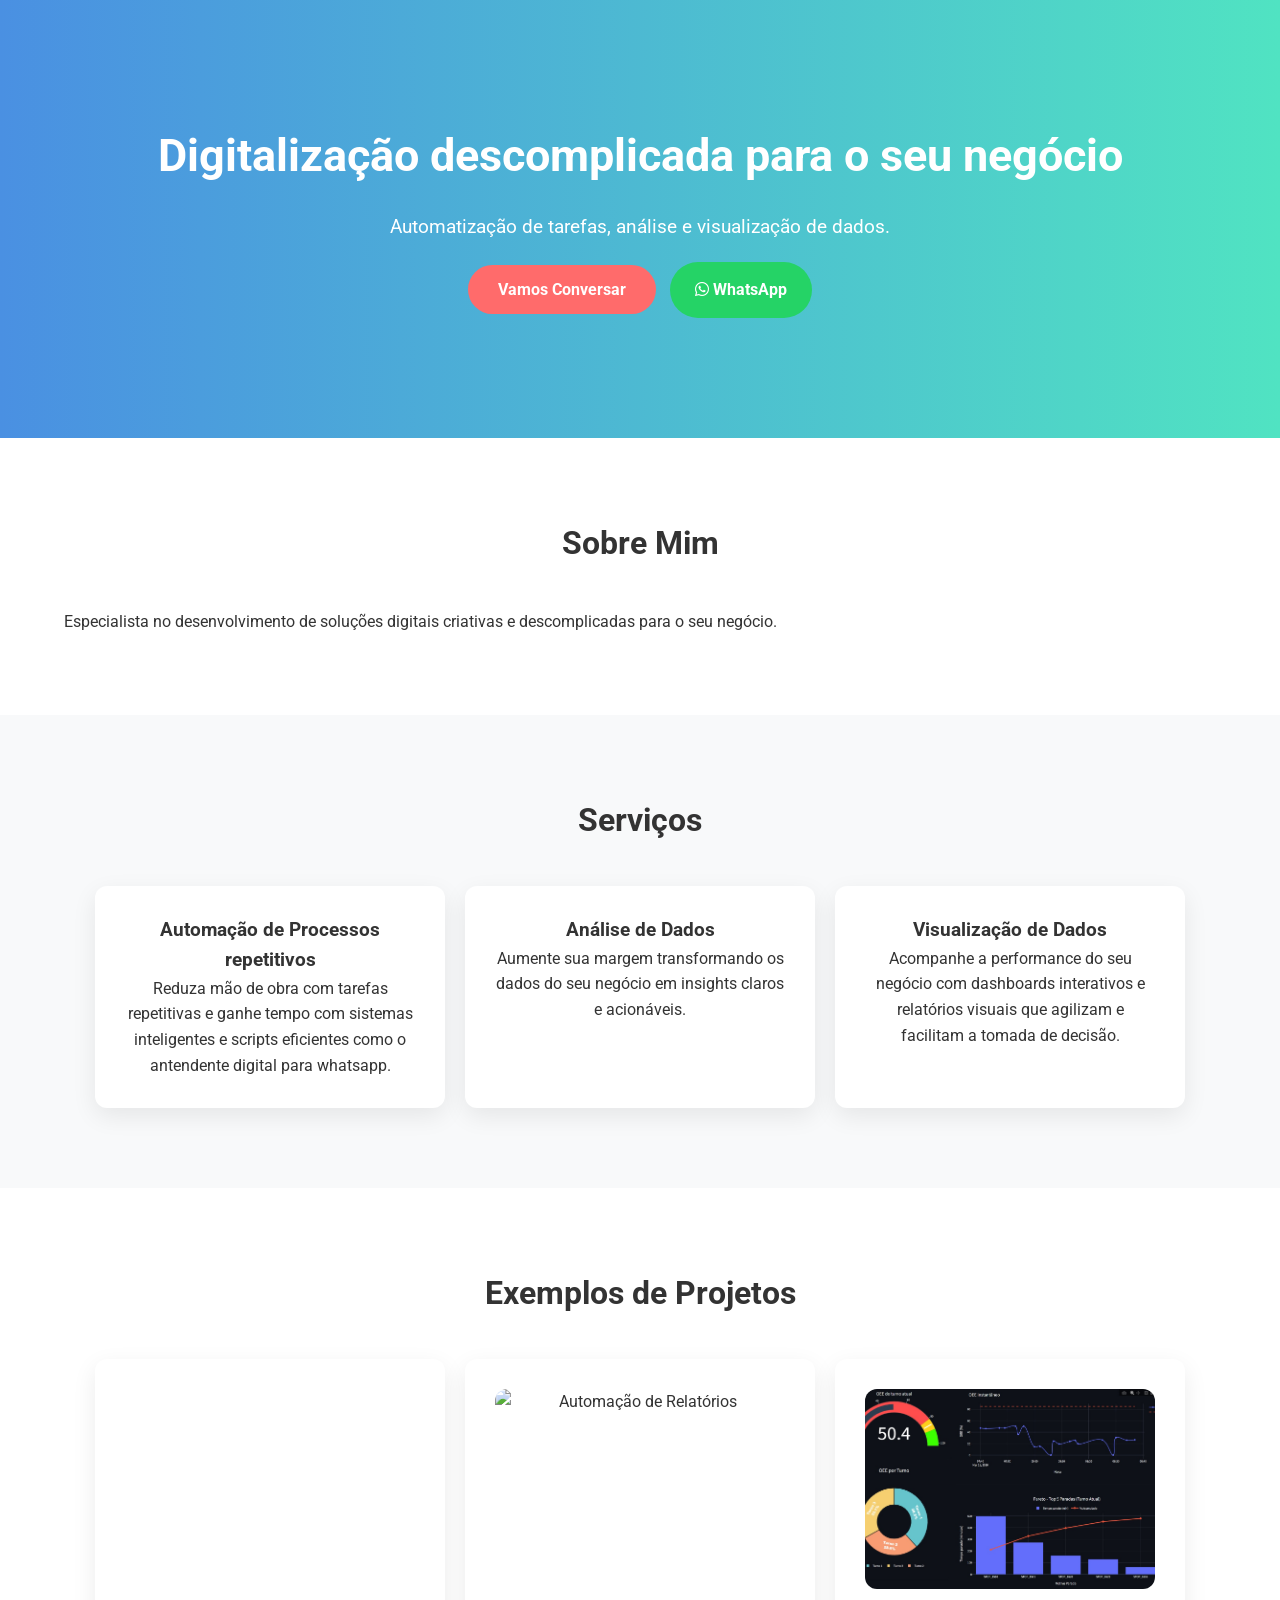
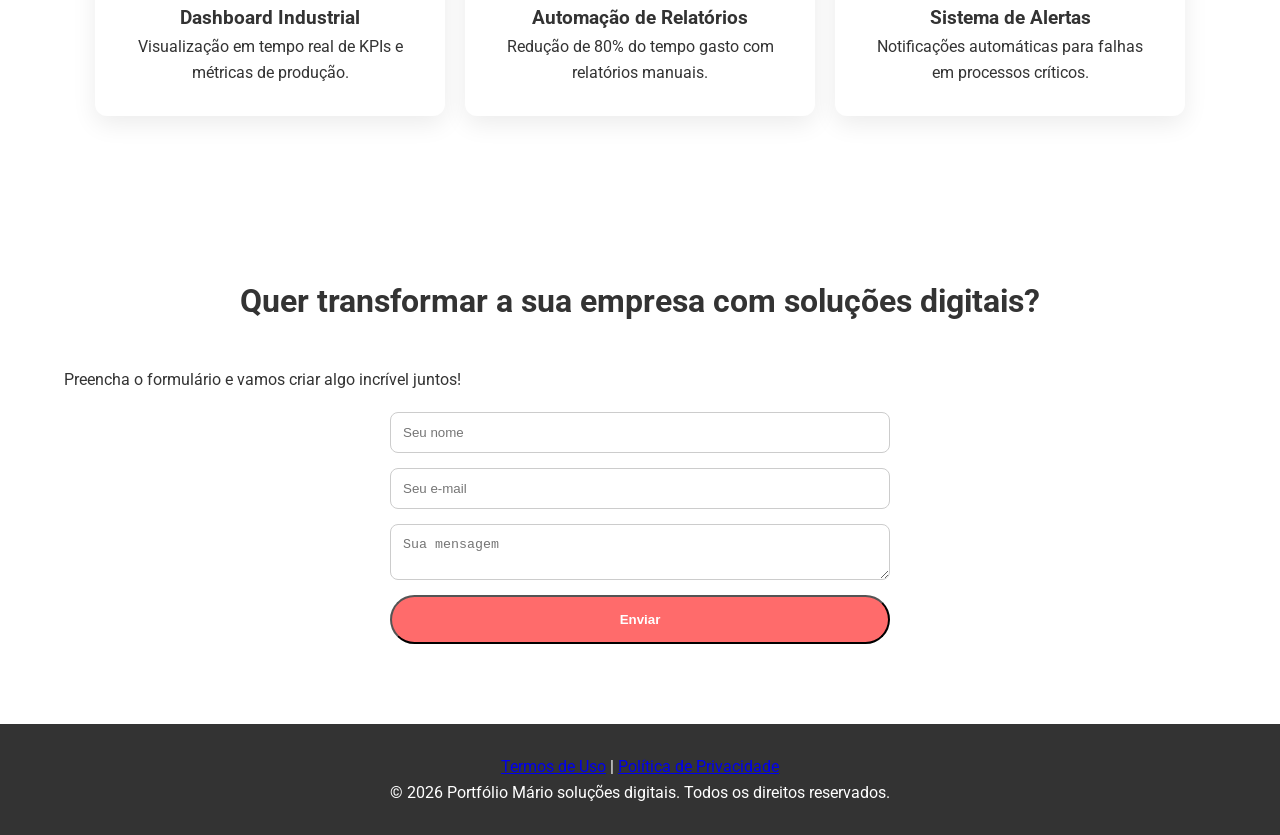
==== commit 63ee0ab3: "Ajuste nos caminhos de css e js" ====
--- a/index.html
+++ b/index.html
@@ -4,7 +4,7 @@
 <meta charset="UTF-8">
 <meta name="viewport" content="width=device-width, initial-scale=1.0">
 <title>Mário Filho - Soluções Digitais</title>
-<link rel="stylesheet" href="css/style.css">
+<link rel="stylesheet" href="css\style.css">
 <link href="https://fonts.googleapis.com/css2?family=Roboto:wght@400;700&display=swap" rel="stylesheet">
 <!-- Ícone WhatsApp -->
 <link rel="stylesheet" href="https://cdnjs.cloudflare.com/ajax/libs/font-awesome/6.4.0/css/all.min.css">
@@ -134,6 +134,6 @@
     </div>
 </footer>
 
-<script src="js/script.js"></script>
+<script src="js\script.js"></script>
 </body>
 </html>
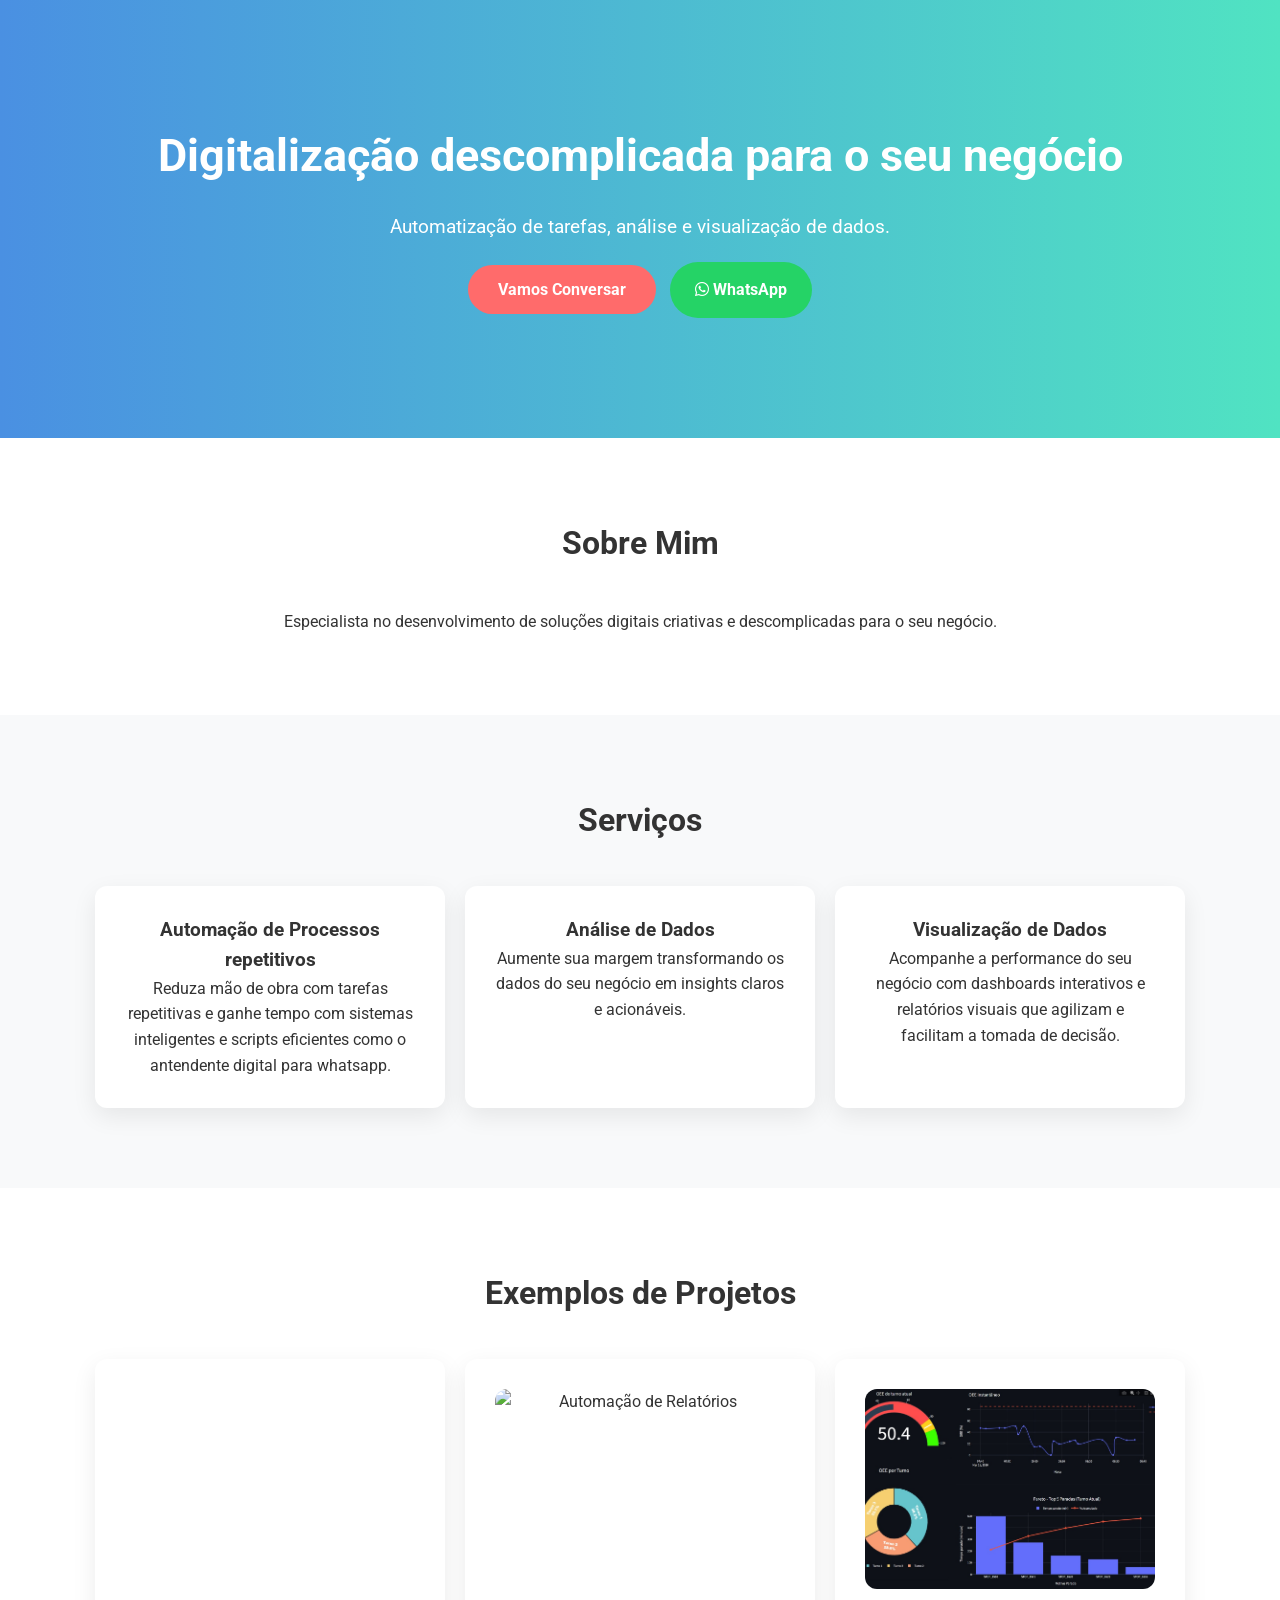
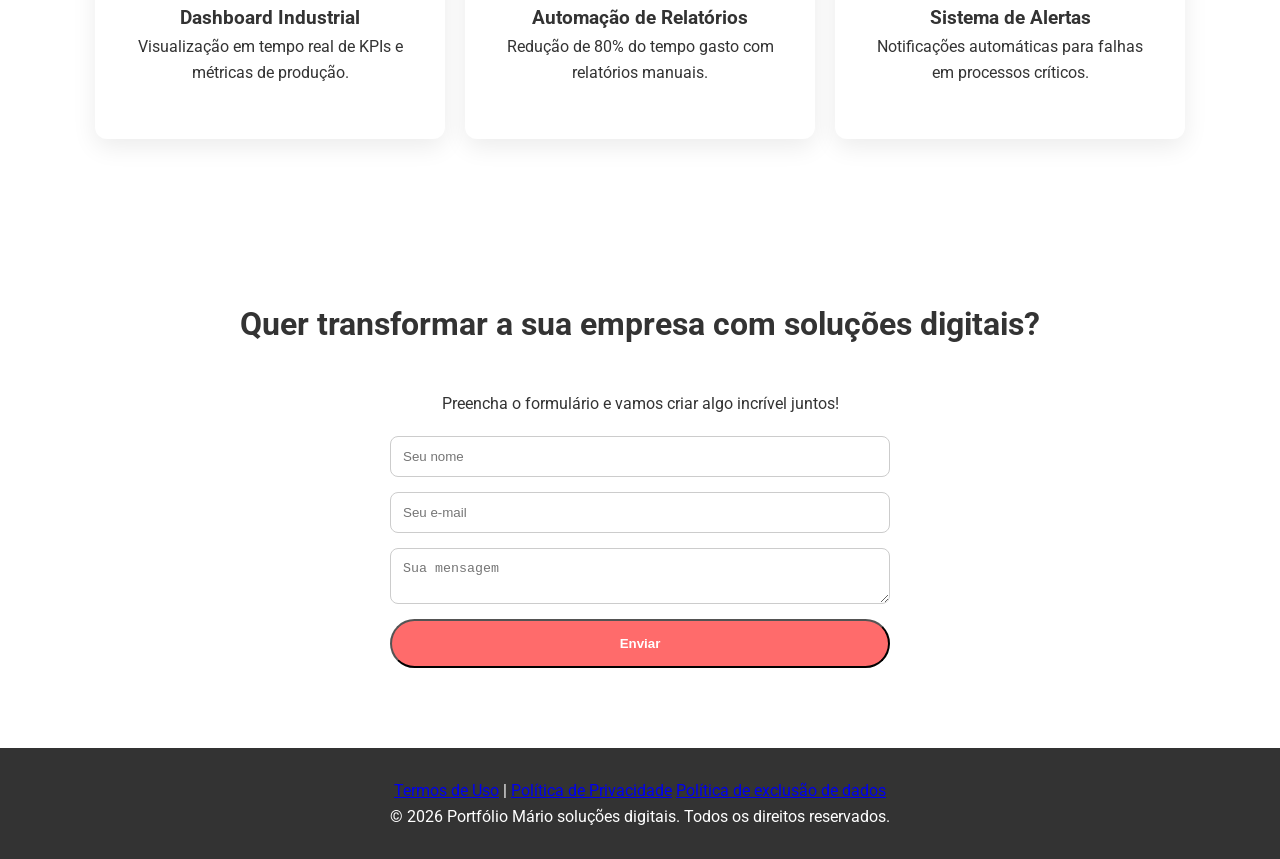
==== commit 07e49e04: "Adição da politica de exclusão de dados" ====
--- a/index.html
+++ b/index.html
@@ -129,6 +129,7 @@
         <p>
             <a href="terms.html">Termos de Uso</a> | 
             <a href="privacy-policy.html">Política de Privacidade</a>
+            <a href="politica-de-exclusao-de-dados.html">Política de exclusão de dados</a>
         </p>
         <p>&copy; 2026 Portfólio Mário soluções digitais. Todos os direitos reservados.</p>
     </div>
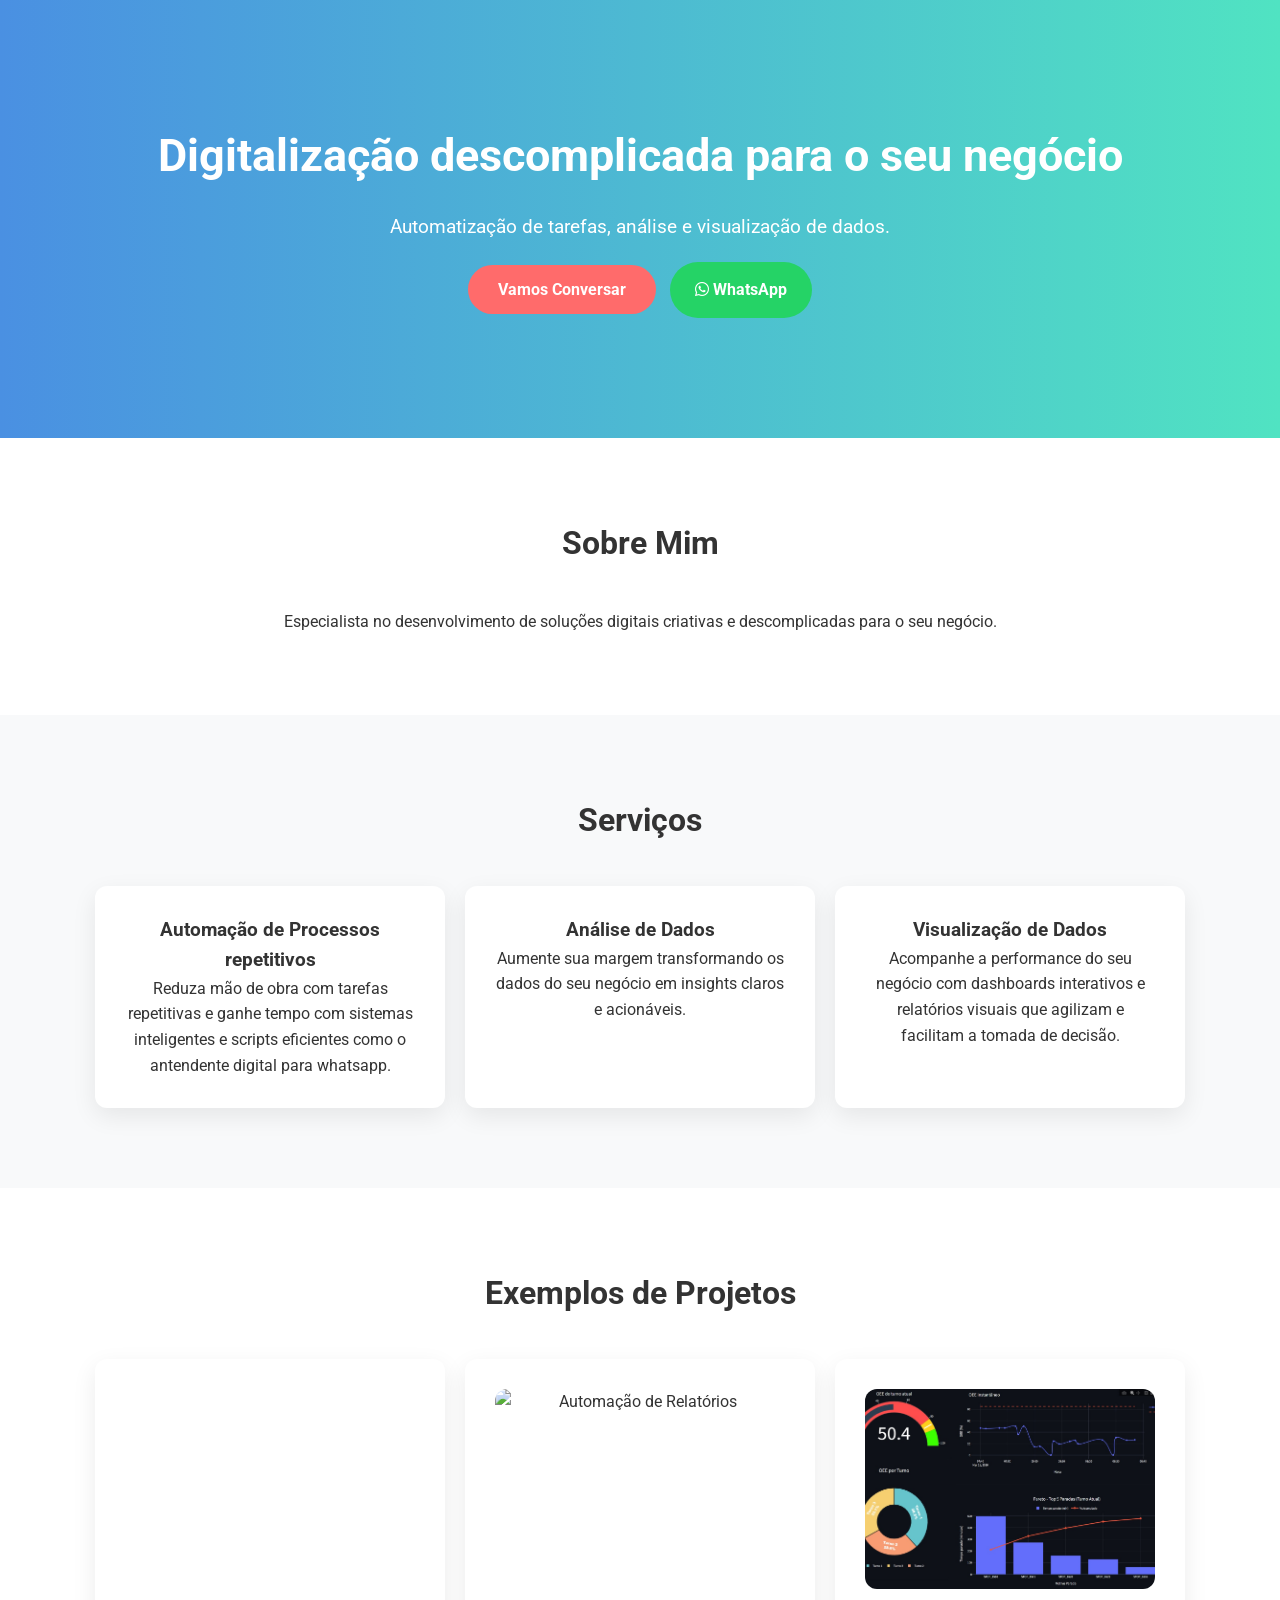
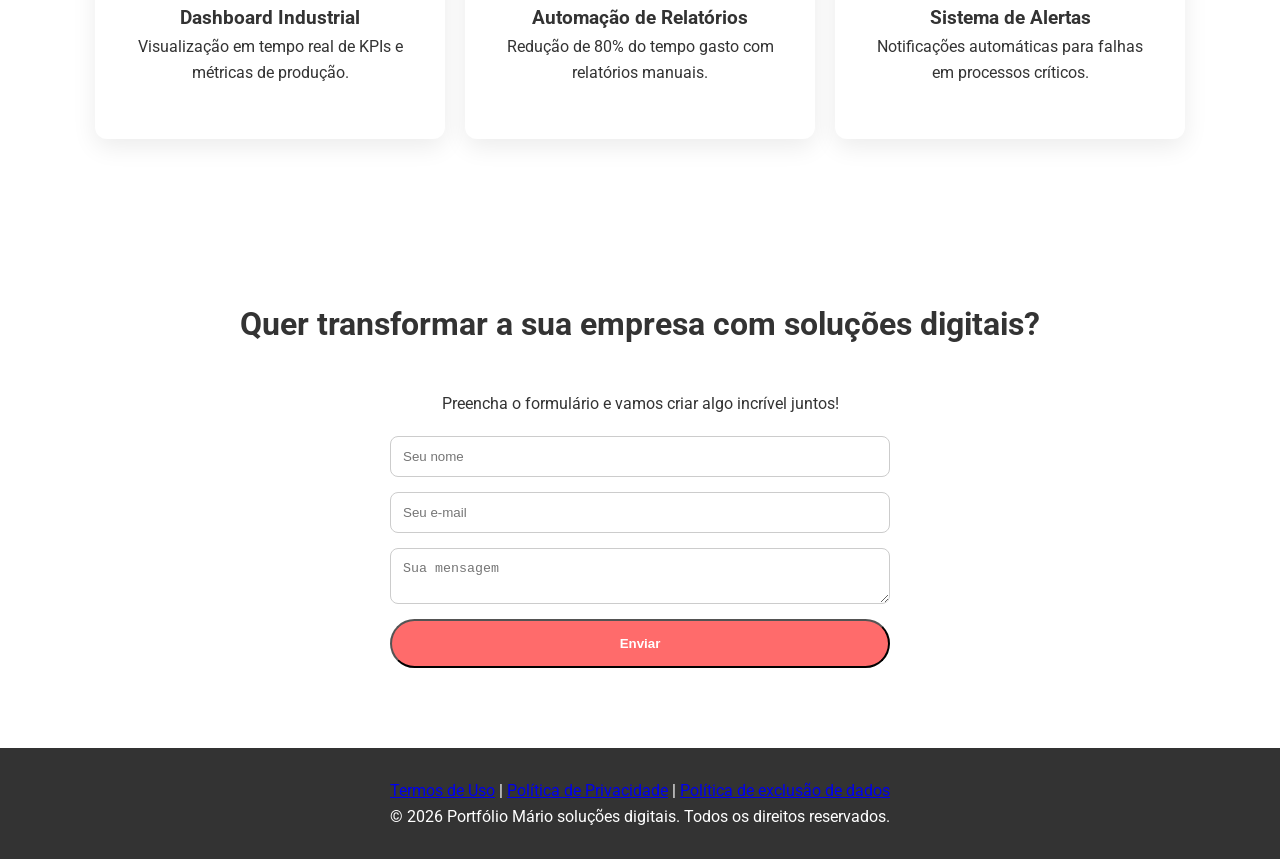
==== commit fb50809a: "ajuste" ====
--- a/index.html
+++ b/index.html
@@ -128,7 +128,7 @@
     <div class="container">
         <p>
             <a href="terms.html">Termos de Uso</a> | 
-            <a href="privacy-policy.html">Política de Privacidade</a>
+            <a href="privacy-policy.html">Política de Privacidade</a> | 
             <a href="politica-de-exclusao-de-dados.html">Política de exclusão de dados</a>
         </p>
         <p>&copy; 2026 Portfólio Mário soluções digitais. Todos os direitos reservados.</p>
